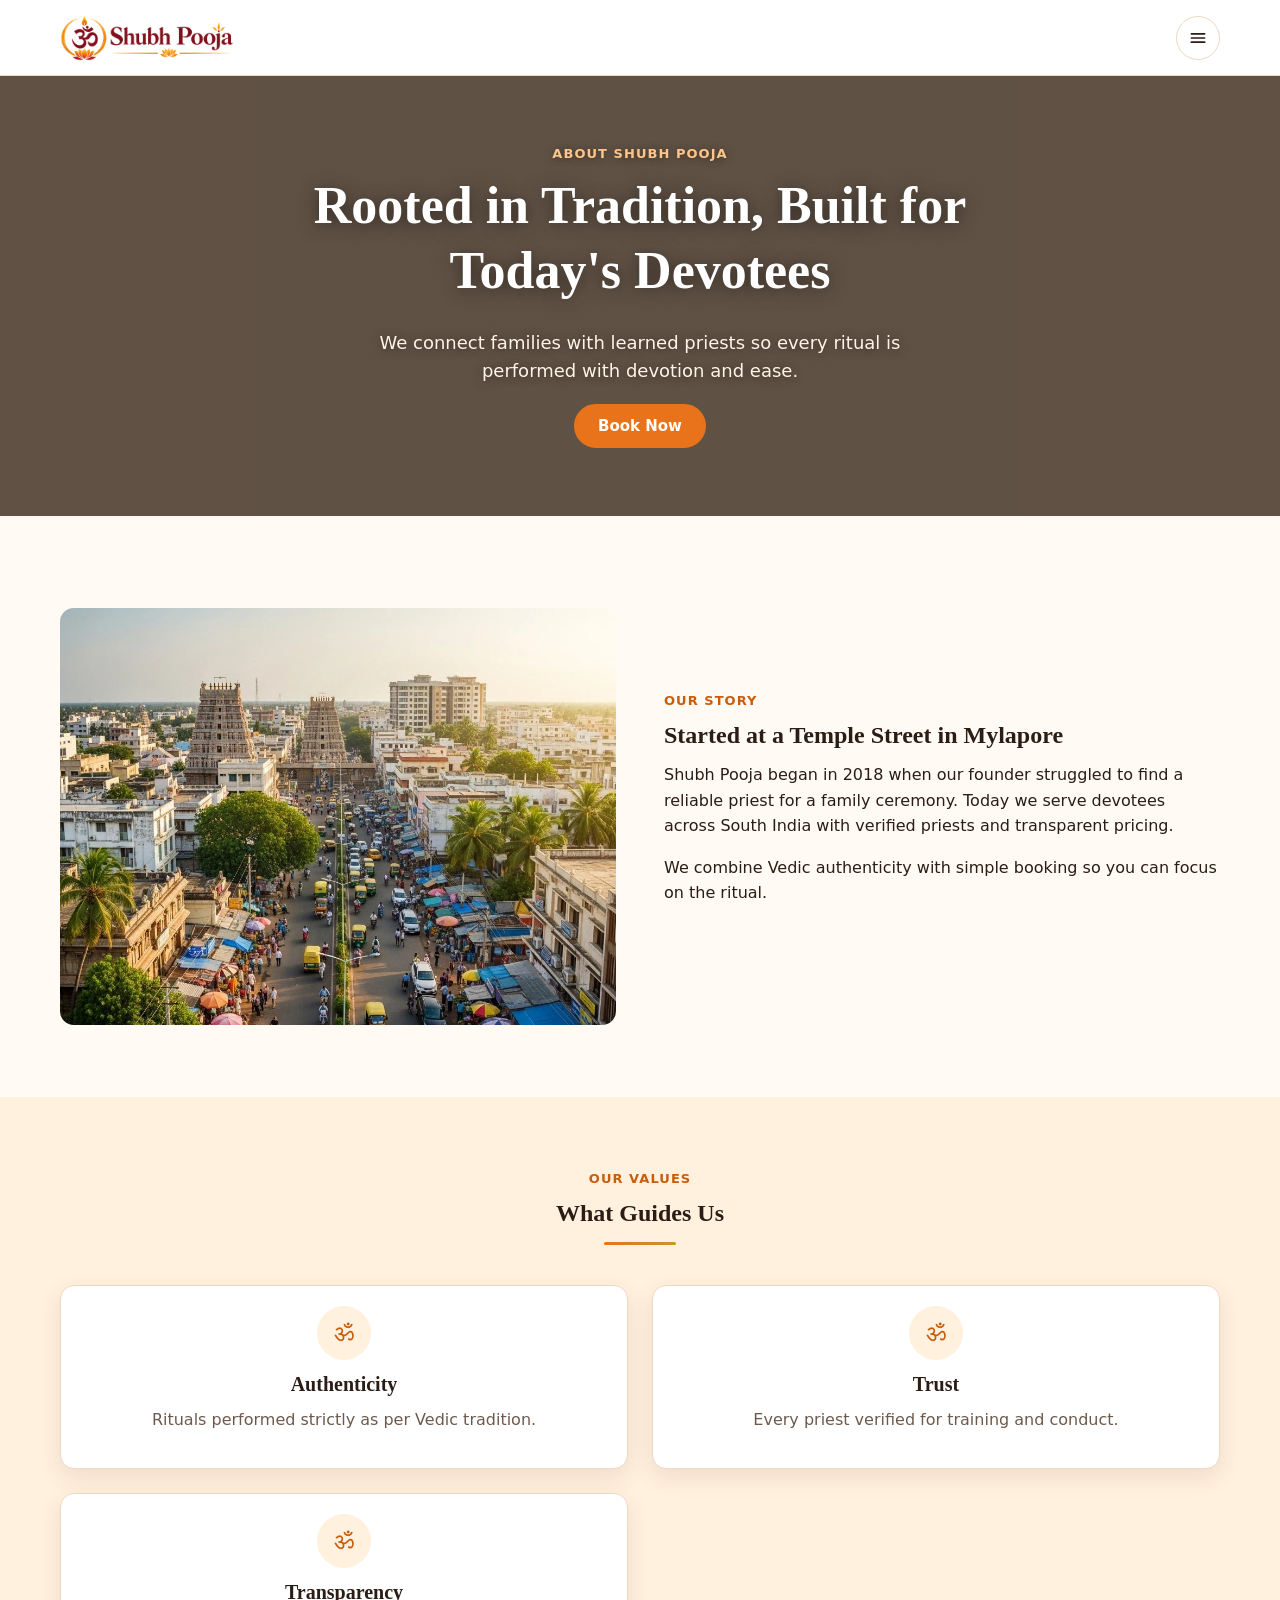
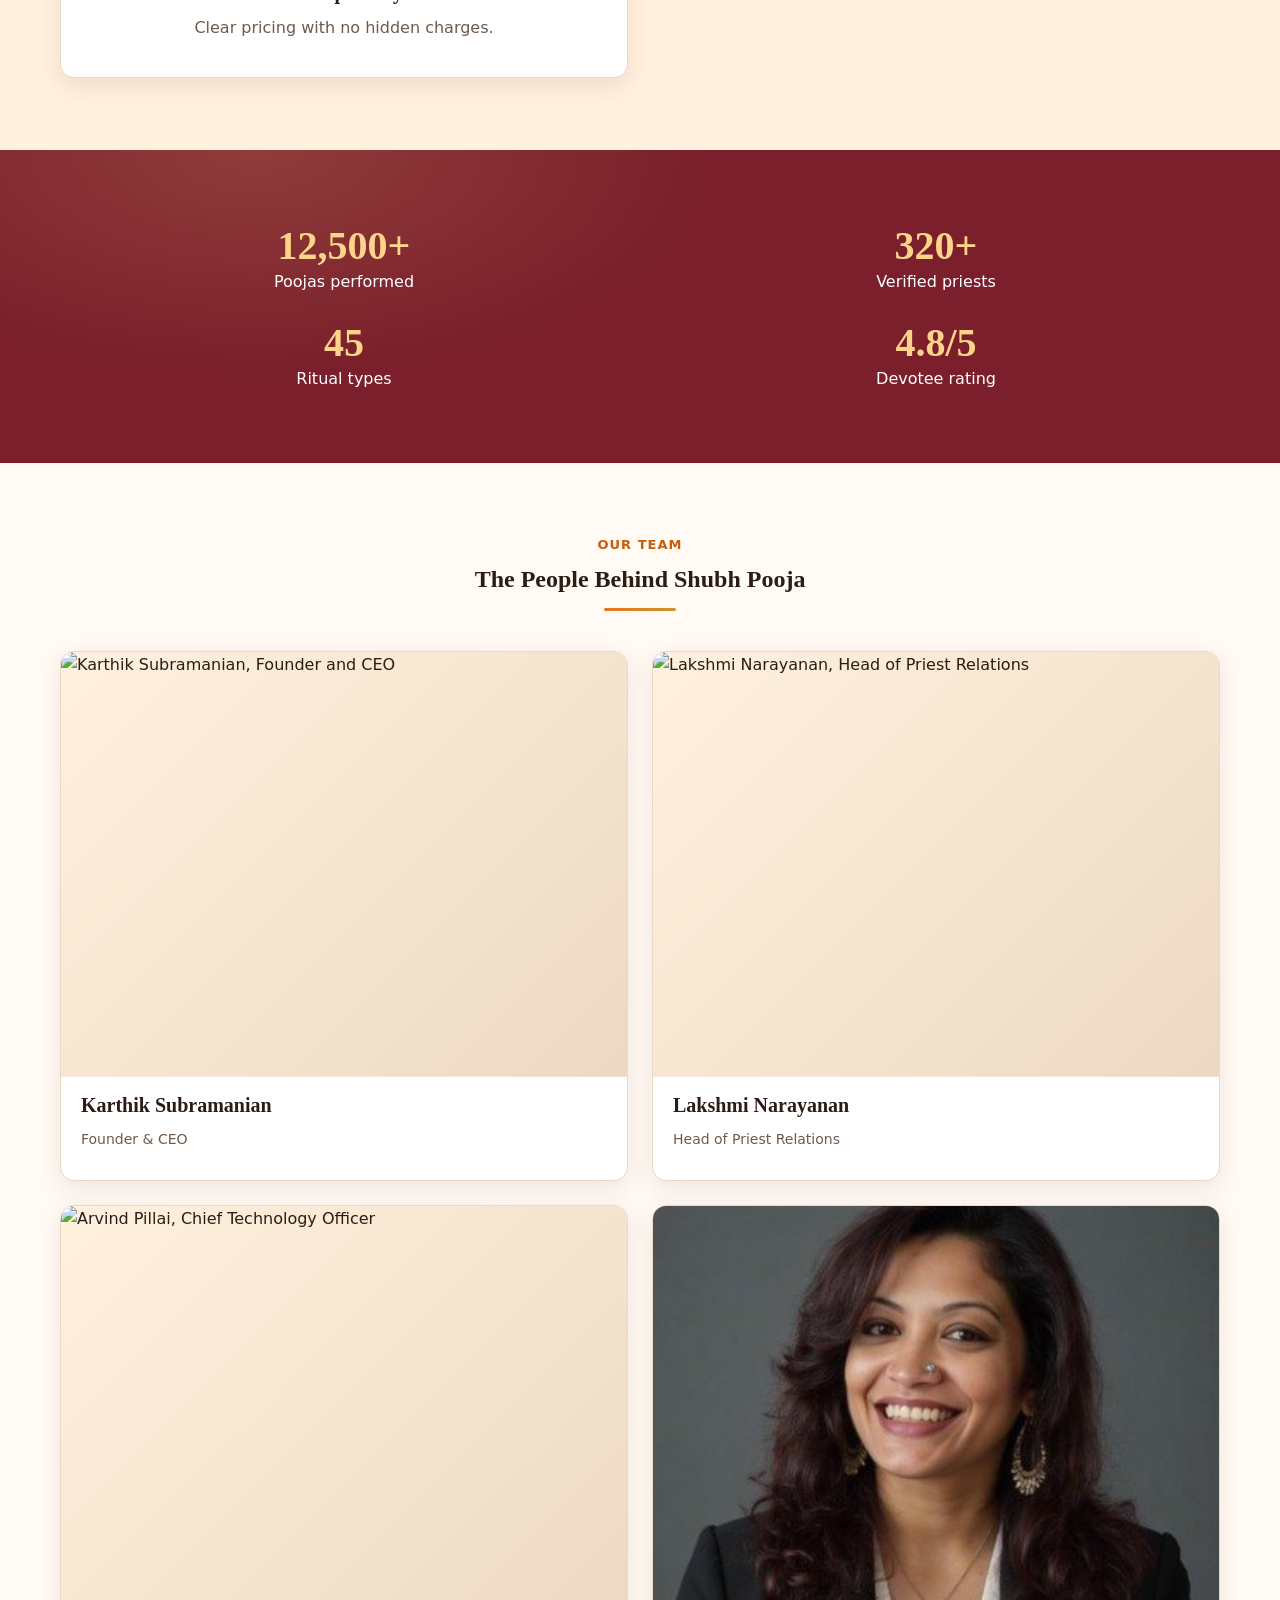
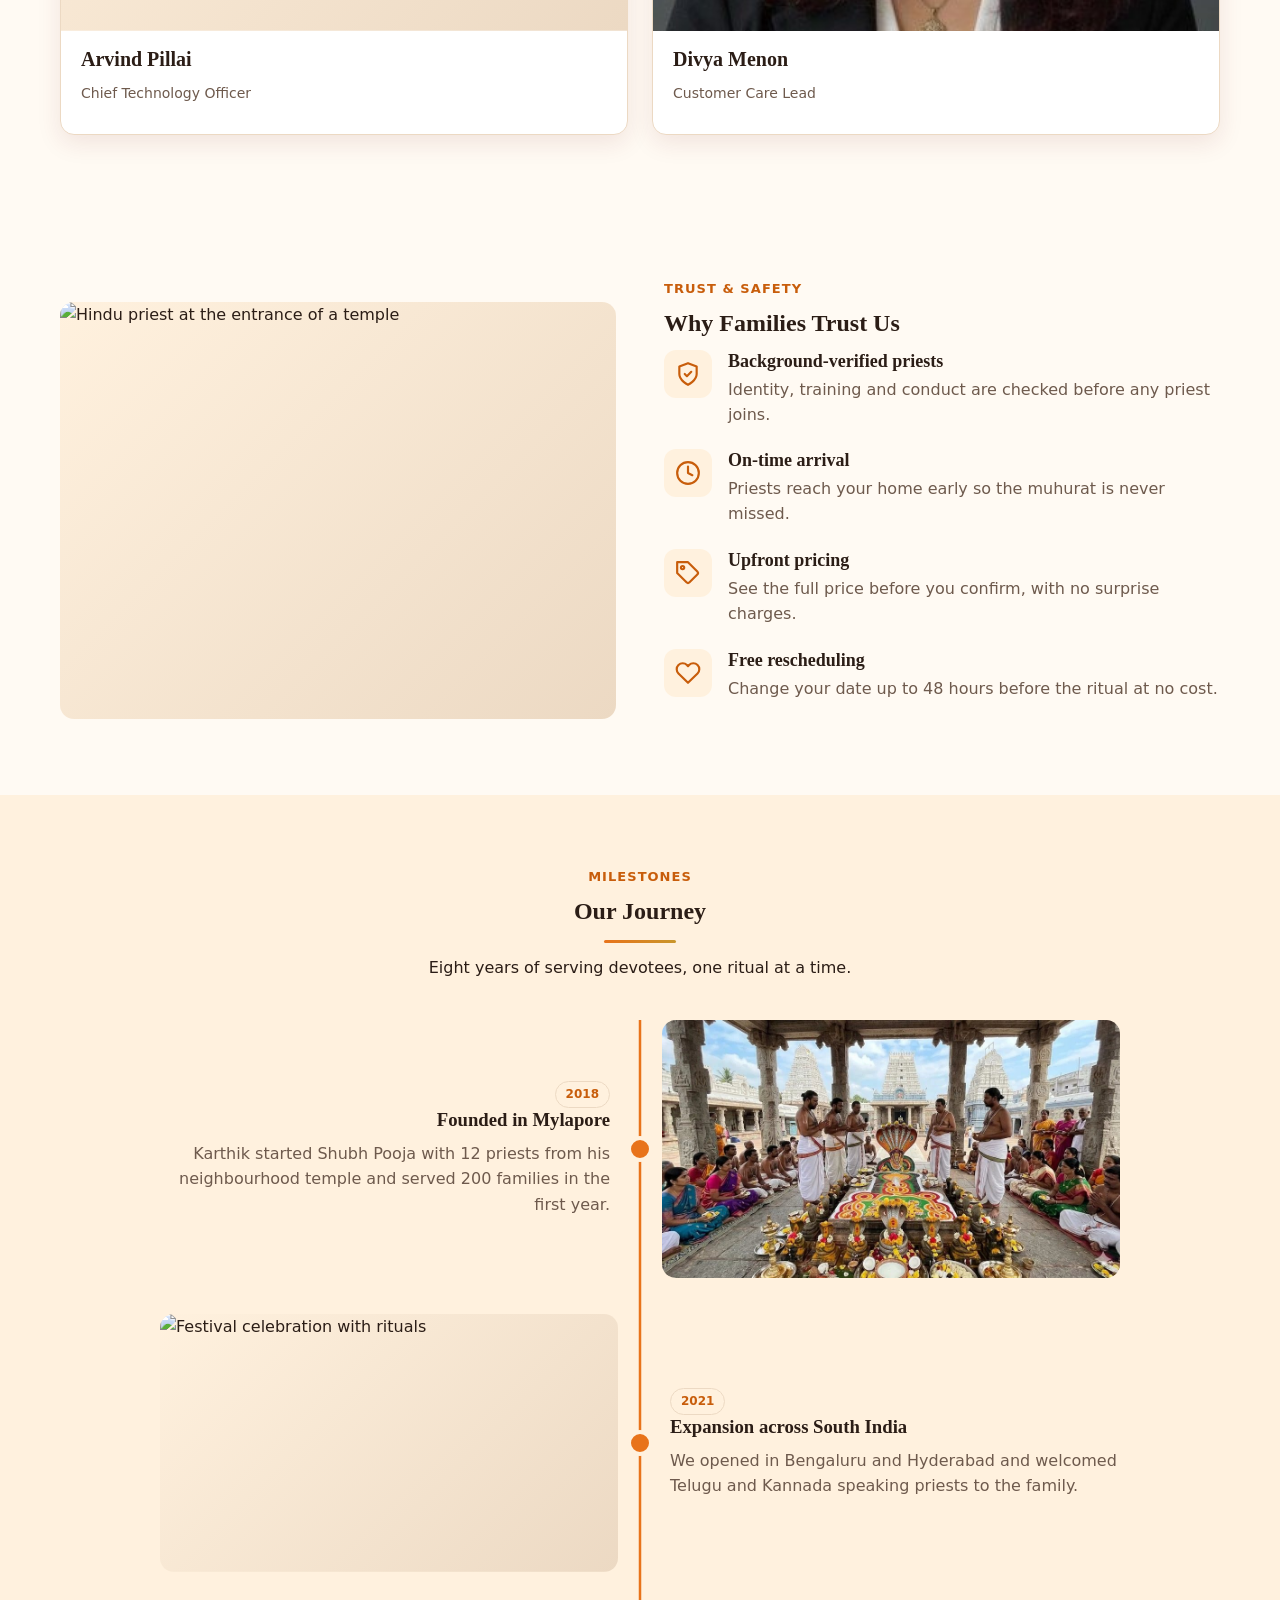
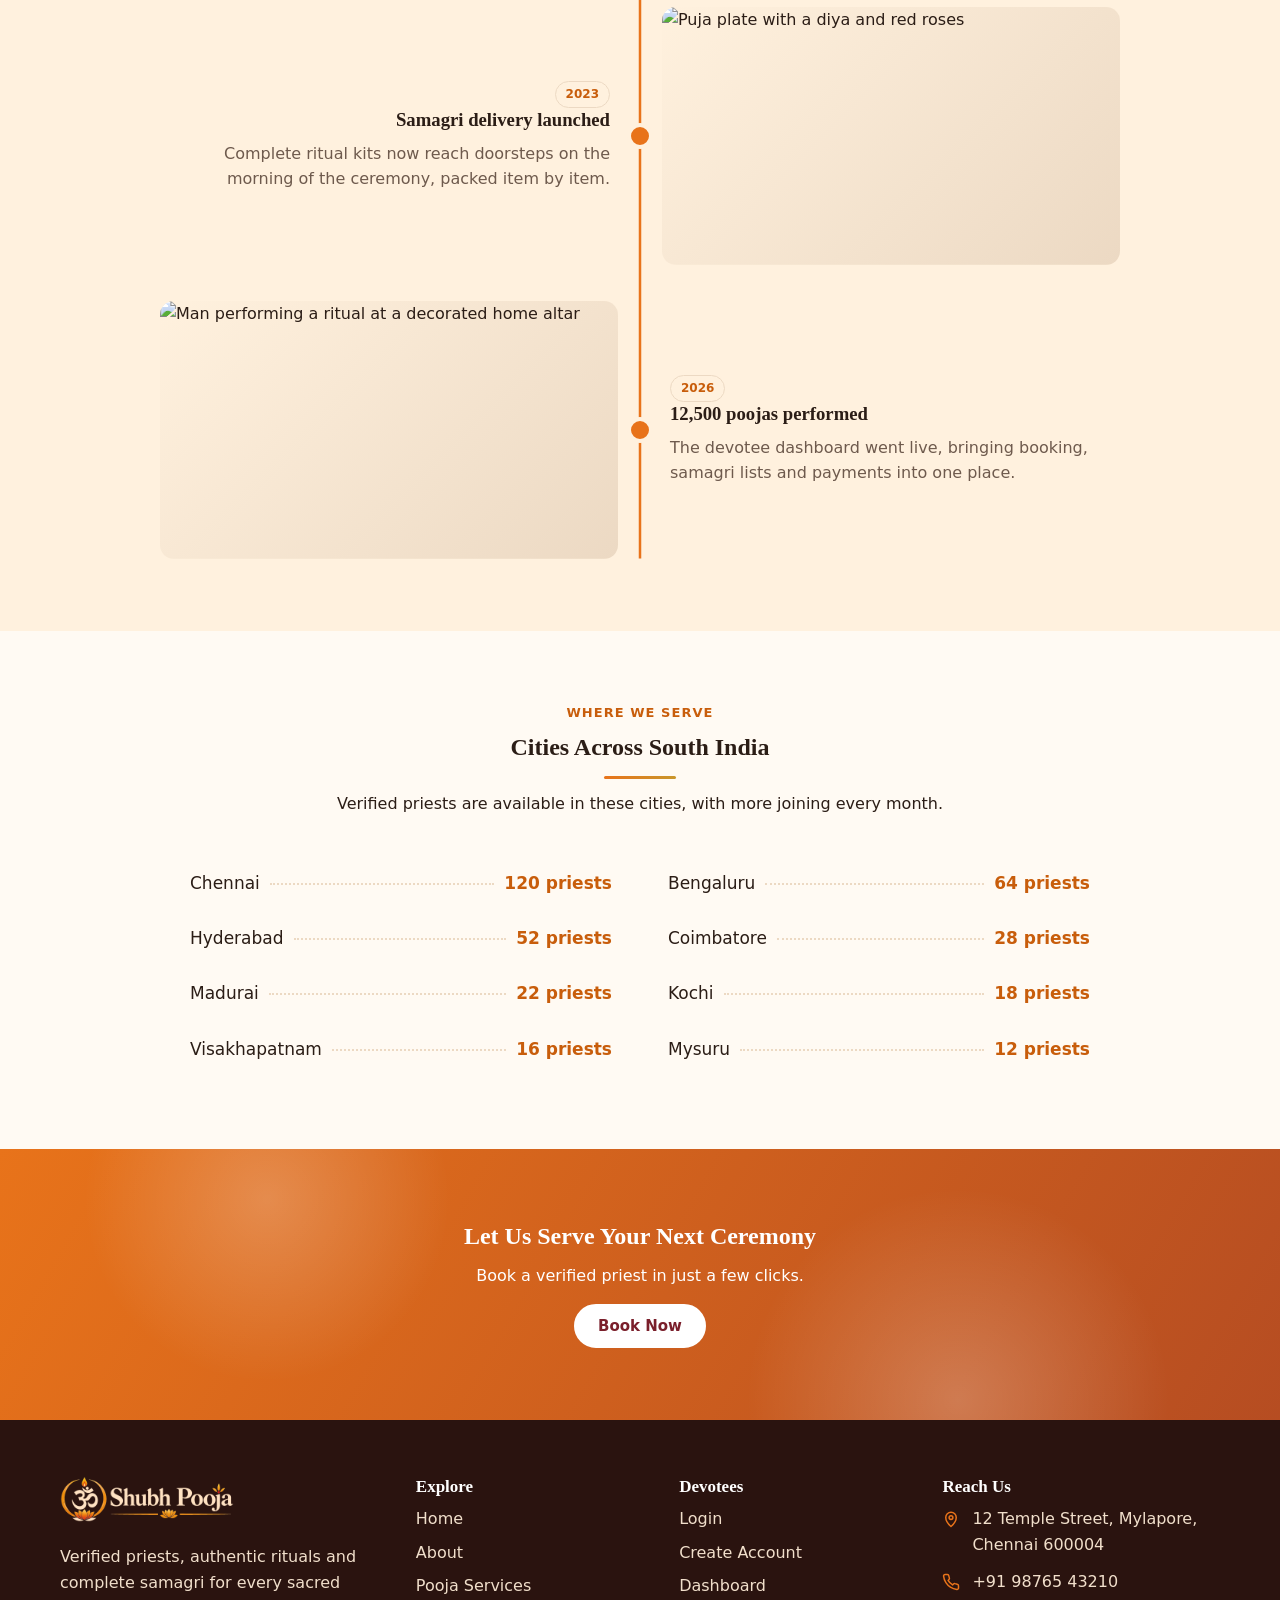
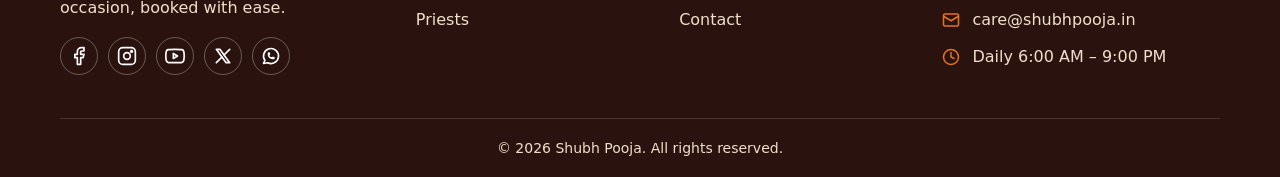
==== about.html @ 8cc398f3 "first commit" ====
<!DOCTYPE html>
<html lang="en" dir="ltr" data-theme="light">
<head>
<meta charset="UTF-8"><meta name="viewport" content="width=device-width, initial-scale=1">
<title>About | Shubh Pooja</title>
<link rel="icon" type="image/png" sizes="32x32" href="assets/images/favicon-32.png"><link rel="icon" href="assets/images/favicon.ico" sizes="any"><link rel="apple-touch-icon" href="assets/images/favicon-180.png">
<script>document.documentElement.classList.add("js");try{var t=localStorage.getItem("theme"),d=localStorage.getItem("dir");if(t)document.documentElement.setAttribute("data-theme",t);if(d)document.documentElement.setAttribute("dir",d)}catch(e){}</script><link rel="stylesheet" href="assets/css/style.css"><link rel="stylesheet" href="assets/css/responsive.css">
</head>
<body data-page="about">
<div class="page-loader" id="page-loader" role="status" aria-label="Loading"><div class="pl-inner"><div class="pl-ring"><img src="assets/images/favicon-180.png" alt="" width="64" height="64"></div><p class="pl-text">Shubh Pooja</p><div class="pl-bar"><span></span></div></div></div><noscript><style>.page-loader{display:none!important}</style></noscript>
<header id="site-header"></header>
<main>
<section class="has-img hero hero-page" style="--hero-img:url('https://images.pexels.com/photos/30544428/pexels-photo-30544428.jpeg?auto=compress&cs=tinysrgb&w=1600')" data-image-slot="about-hero-bg"><div class="container"><div class="hero-content">
<p class="eyebrow">About Shubh Pooja</p><h1>Rooted in Tradition, Built for Today's Devotees</h1><p class="lead">We connect families with learned priests so every ritual is performed with devotion and ease.</p><div class="hero-btns"><a class="btn btn-primary" href="services.html">Book Now</a></div></div></div></section>
<section class="section "><div class="container">
<div class="split"><div class="img-slot" data-image-slot="about-story"><img src="assets/images/about-story-mylapore.jpg" alt="Busy Mylapore street with temple gopurams, autos and flower sellers" loading="lazy" decoding="async"></div><div><p class="eyebrow">Our Story</p><h2>Started at a Temple Street in Mylapore</h2><p>Shubh Pooja began in 2018 when our founder struggled to find a reliable priest for a family ceremony. Today we serve devotees across South India with verified priests and transparent pricing.</p><p>We combine Vedic authenticity with simple booking so you can focus on the ritual.</p></div></div>
</div></section>
<section class="section alt "><div class="container">
<div class="section-title"><p class="eyebrow">Our Values</p><h2>What Guides Us</h2><p></p></div><div class="grid grid-3"><article class="card info-card"><div class="ico">&#2384;</div><h3>Authenticity</h3><p>Rituals performed strictly as per Vedic tradition.</p></article><article class="card info-card"><div class="ico">&#2384;</div><h3>Trust</h3><p>Every priest verified for training and conduct.</p></article><article class="card info-card"><div class="ico">&#2384;</div><h3>Transparency</h3><p>Clear pricing with no hidden charges.</p></article></div>
</div></section>
<section class="section stats-band"><div class="container"><div class="grid grid-4"><div class="stat"><b>12,500+</b>Poojas performed</div><div class="stat"><b>320+</b>Verified priests</div><div class="stat"><b>45</b>Ritual types</div><div class="stat"><b>4.8/5</b>Devotee rating</div></div></div></section>
<section class="section "><div class="container">
<div class="section-title"><p class="eyebrow">Our Team</p><h2>The People Behind Shubh Pooja</h2><p></p></div><div class="grid grid-4"><article class="card"><div class="img-slot" data-image-slot="about-team-1"><img src="https://images.pexels.com/photos/7580766/pexels-photo-7580766.jpeg?auto=compress&cs=tinysrgb&w=800" alt="Karthik Subramanian, Founder and CEO" loading="lazy" decoding="async"></div><h3>Karthik Subramanian</h3><p class="meta">Founder & CEO</p></article><article class="card"><div class="img-slot" data-image-slot="about-team-2"><img src="https://images.pexels.com/photos/7580778/pexels-photo-7580778.jpeg?auto=compress&cs=tinysrgb&w=800" alt="Lakshmi Narayanan, Head of Priest Relations" loading="lazy" decoding="async"></div><h3>Lakshmi Narayanan</h3><p class="meta">Head of Priest Relations</p></article><article class="card"><div class="img-slot" data-image-slot="about-team-3"><img src="https://images.pexels.com/photos/7581111/pexels-photo-7581111.jpeg?auto=compress&cs=tinysrgb&w=800" alt="Arvind Pillai, Chief Technology Officer" loading="lazy" decoding="async"></div><h3>Arvind Pillai</h3><p class="meta">Chief Technology Officer</p></article><article class="card"><div class="img-slot" data-image-slot="about-team-4"><img src="assets/images/team-divya-menon.jpg" alt="Divya Menon, Customer Care Lead" style="object-position:50% 28%" loading="lazy" decoding="async"></div><h3>Divya Menon</h3><p class="meta">Customer Care Lead</p></article></div>
</div></section>
<section class="section "><div class="container">
<div class="split flip"><div><p class="eyebrow">Trust &amp; Safety</p><h2>Why Families Trust Us</h2><div class="trust-row"><span class="ico"><svg class="ic" viewBox="0 0 24 24" aria-hidden="true"><path d="M12 22s8-4 8-10V5l-8-3-8 3v7c0 6 8 10 8 10z"/><path d="M9 12l2 2 4-4"/></svg></span><div><h3>Background-verified priests</h3><p>Identity, training and conduct are checked before any priest joins.</p></div></div><div class="trust-row"><span class="ico"><svg class="ic" viewBox="0 0 24 24" aria-hidden="true"><circle cx="12" cy="12" r="10"/><path d="M12 6v6l4 2"/></svg></span><div><h3>On-time arrival</h3><p>Priests reach your home early so the muhurat is never missed.</p></div></div><div class="trust-row"><span class="ico"><svg class="ic" viewBox="0 0 24 24" aria-hidden="true"><path d="M20.6 13.4l-7.2 7.2a2 2 0 0 1-2.8 0L2 12V2h10l8.6 8.6a2 2 0 0 1 0 2.8z"/><circle cx="7" cy="7" r="1.5"/></svg></span><div><h3>Upfront pricing</h3><p>See the full price before you confirm, with no surprise charges.</p></div></div><div class="trust-row"><span class="ico"><svg class="ic" viewBox="0 0 24 24" aria-hidden="true"><path d="M20.8 4.6a5.5 5.5 0 0 0-7.8 0L12 5.7l-1-1.1a5.5 5.5 0 0 0-7.8 7.8L12 21l8.8-8.6a5.5 5.5 0 0 0 0-7.8z"/></svg></span><div><h3>Free rescheduling</h3><p>Change your date up to 48 hours before the ritual at no cost.</p></div></div></div><div class="img-slot" data-image-slot="about-trust"><img src="https://images.pexels.com/photos/34548945/pexels-photo-34548945.jpeg?auto=compress&cs=tinysrgb&w=800" alt="Hindu priest at the entrance of a temple" loading="lazy" decoding="async"></div></div>
</div></section>
<section class="section alt "><div class="container">
<div class="section-title"><p class="eyebrow">Milestones</p><h2>Our Journey</h2><p>Eight years of serving devotees, one ritual at a time.</p></div><div class="zigzag"><div class="zz-item"><div class="zz-text"><span class="badge">2018</span><h3>Founded in Mylapore</h3><p>Karthik started Shubh Pooja with 12 priests from his neighbourhood temple and served 200 families in the first year.</p></div><span class="zz-dot"></span><div class="img-slot" data-image-slot="about-journey-1"><img src="assets/images/journey-founded-mylapore.jpg" alt="Priests and devotees performing a ritual in a temple mandapam in Mylapore" loading="lazy" decoding="async"></div></div><div class="zz-item"><div class="zz-text"><span class="badge">2021</span><h3>Expansion across South India</h3><p>We opened in Bengaluru and Hyderabad and welcomed Telugu and Kannada speaking priests to the family.</p></div><span class="zz-dot"></span><div class="img-slot" data-image-slot="about-journey-2"><img src="https://images.pexels.com/photos/1630785/pexels-photo-1630785.jpeg?auto=compress&cs=tinysrgb&w=800" alt="Festival celebration with rituals" loading="lazy" decoding="async"></div></div><div class="zz-item"><div class="zz-text"><span class="badge">2023</span><h3>Samagri delivery launched</h3><p>Complete ritual kits now reach doorsteps on the morning of the ceremony, packed item by item.</p></div><span class="zz-dot"></span><div class="img-slot" data-image-slot="about-journey-3"><img src="https://images.pexels.com/photos/12936912/pexels-photo-12936912.jpeg?auto=compress&cs=tinysrgb&w=800" alt="Puja plate with a diya and red roses" loading="lazy" decoding="async"></div></div><div class="zz-item"><div class="zz-text"><span class="badge">2026</span><h3>12,500 poojas performed</h3><p>The devotee dashboard went live, bringing booking, samagri lists and payments into one place.</p></div><span class="zz-dot"></span><div class="img-slot" data-image-slot="about-journey-4"><img src="https://images.pexels.com/photos/8819207/pexels-photo-8819207.jpeg?auto=compress&cs=tinysrgb&w=800" alt="Man performing a ritual at a decorated home altar" loading="lazy" decoding="async"></div></div></div>
</div></section>
<section class="section "><div class="container">
<div class="section-title"><p class="eyebrow">Where We Serve</p><h2>Cities Across South India</h2><p>Verified priests are available in these cities, with more joining every month.</p></div><div class="city-list"><div class="city"><span>Chennai</span><i></i><b>120 priests</b></div><div class="city"><span>Bengaluru</span><i></i><b>64 priests</b></div><div class="city"><span>Hyderabad</span><i></i><b>52 priests</b></div><div class="city"><span>Coimbatore</span><i></i><b>28 priests</b></div><div class="city"><span>Madurai</span><i></i><b>22 priests</b></div><div class="city"><span>Kochi</span><i></i><b>18 priests</b></div><div class="city"><span>Visakhapatnam</span><i></i><b>16 priests</b></div><div class="city"><span>Mysuru</span><i></i><b>12 priests</b></div></div>
</div></section>
<section class="section cta-band"><div class="container"><h2>Let Us Serve Your Next Ceremony</h2><p>Book a verified priest in just a few clicks.</p><a class="btn btn-primary" href="services.html">Book Now</a></div></section>
</main>
<footer id="site-footer"></footer>
<script src="assets/js/main.js"></script>
<script src="assets/js/pages.js"></script>
<script src="assets/js/animations.js"></script>
</body>
</html>
---- assets/css/style.css ----
/* ===== Devotional design system: Pooja & Priest Booking ===== */
:root {
  --saffron: #e8731a;
  --saffron-dark: #c85d0b;
  --maroon: #7a1f2b;
  --gold: #c9962b;
  --bg: #fffaf3;
  --bg-alt: #fff1de;
  --surface: #ffffff;
  --text: #2b1d16;
  --muted: #6e5a4d;
  --border: #ecd9c3;
  --shadow: 0 8px 24px rgba(122, 31, 43, .10);
  --radius: 14px;
  --container: 1200px;
  --nav-h: 76px;
  --hero-h: 420px;
  --btn-h: 44px;
  --font: "Segoe UI", "Noto Sans", "Noto Sans Tamil", system-ui, -apple-system, Arial, sans-serif;
  --font-head: Georgia, "Noto Serif", "Times New Roman", serif;
}
[data-theme="dark"] {
  --bg: #17100c;
  --bg-alt: #1f1610;
  --surface: #261b14;
  --text: #f5e9dc;
  --muted: #c3ae9b;
  --border: #4a372a;
  --shadow: 0 8px 24px rgba(0, 0, 0, .45);
  --saffron: #f08a35;
  --saffron-dark: #f59f55;
}

*, *::before, *::after { box-sizing: border-box; }
html { scroll-behavior: smooth; }
body {
  margin: 0; font-family: var(--font); background: var(--bg); color: var(--text);
  line-height: 1.6; min-width: 0;
}
img, svg { max-width: 100%; display: block; }
a { color: inherit; text-decoration: none; }
h1, h2, h3, h4 { font-family: var(--font-head); line-height: 1.25; margin: 0 0 .5em; word-wrap: break-word; }
p { margin: 0 0 1em; }
.container { width: 100%; max-width: var(--container); margin-inline: auto; padding-inline: 20px; }

/* ===== Buttons (fixed dimensions, independent of theme/direction) ===== */
.btn {
  display: inline-flex; align-items: center; justify-content: center; gap: 8px;
  height: var(--btn-h); padding: 0 22px; border-radius: 999px; font: 600 15px/1 var(--font);
  border: 2px solid transparent; cursor: pointer; white-space: nowrap; text-align: center;
  transition: background .2s, color .2s, border-color .2s;
}
.btn-primary { background: var(--saffron); color: #fff; border-color: var(--saffron); }
.btn-primary:hover { background: var(--saffron-dark); border-color: var(--saffron-dark); }
.btn-outline { background: transparent; color: var(--saffron-dark); border-color: var(--saffron); }
.btn-outline:hover { background: var(--saffron); color: #fff; }
.icon-btn {
  width: var(--btn-h); height: var(--btn-h); border-radius: 50%; border: 1.5px solid var(--border);
  background: var(--surface); color: var(--text); cursor: pointer; display: inline-flex;
  align-items: center; justify-content: center; font: 700 13px var(--font);
}
.icon-btn:hover { border-color: var(--saffron); }

/* ===== Public navbar ===== */
.site-header {
  position: sticky; top: 0; z-index: 100; background: var(--surface);
  border-bottom: 1px solid var(--border); height: var(--nav-h);
}
.nav-inner { height: 100%; display: flex; align-items: center; justify-content: space-between; gap: 16px; }
.brand { display: inline-flex; align-items: center; gap: 10px; font: 700 20px var(--font-head); color: var(--maroon); white-space: nowrap; }
[data-theme="dark"] .brand { color: var(--saffron); }
.brand-mark {
  width: 38px; height: 38px; border-radius: 50%; background: var(--saffron); color: #fff;
  display: inline-flex; align-items: center; justify-content: center; font-size: 20px; flex: none;
}
.nav-links { display: flex; align-items: center; gap: 22px; list-style: none; margin: 0; padding: 0; }
.nav-links > li { position: relative; }
.nav-links a, .nav-links button.dd-toggle {
  font: 500 15px var(--font); color: var(--text); background: none; border: 0; padding: 8px 2px;
  cursor: pointer; border-bottom: 2px solid transparent; white-space: nowrap;
}
.nav-links a:hover, .nav-links button.dd-toggle:hover { color: var(--saffron-dark); }
.nav-links a.active, .nav-links button.dd-toggle.active { color: var(--saffron-dark); border-bottom-color: var(--saffron); }
.dd-menu {
  position: absolute; top: 100%; inset-inline-start: 0; min-width: 160px; background: var(--surface);
  border: 1px solid var(--border); border-radius: 10px; box-shadow: var(--shadow); padding: 6px;
  list-style: none; margin: 6px 0 0; display: none;
}
.dd-menu.open { display: block; }
.dd-menu a { display: block; padding: 9px 12px; border-radius: 8px; border: 0; }
.dd-menu a:hover, .dd-menu a.active { background: var(--bg-alt); }
.nav-actions { display: flex; align-items: center; gap: 10px; }
.nav-actions .btn { width: 124px; padding-inline: 0; }
.nav-tools { display: flex; gap: 8px; }
.hamburger { display: none; }
.mobile-menu { display: none; }

/* ===== Hero (shared) ===== */
.hero {
  position: relative; display: flex; align-items: center; min-height: var(--hero-h);
  background-color: #f3dcc0; background-size: cover; background-position: center; background-repeat: no-repeat;
}
.hero-home { min-height: calc(100vh - var(--nav-h)); width: 100%; }
.hero-content { max-width: 640px; padding-block: 48px; }
.hero h1 { font-size: clamp(30px, 5vw, 52px); color: var(--maroon); }
[data-theme="dark"] .hero h1 { color: #fff; }

/* Image slots are intentionally blank frames, each with a unique name to fill later */
.img-slot {
  background: linear-gradient(135deg, var(--bg-alt), var(--border)); border-radius: var(--radius);
  aspect-ratio: 4 / 3; width: 100%;
}

/* ===== Sections / cards ===== */
.section { padding-block: 72px; }
.section.alt { background: var(--bg-alt); }
.section-title { text-align: center; max-width: 640px; margin: 0 auto 40px; }
.grid { display: grid; gap: 24px; }
.grid-3 { grid-template-columns: repeat(3, 1fr); }
.grid-4 { grid-template-columns: repeat(4, 1fr); }
.card {
  background: var(--surface); border: 1px solid var(--border); border-radius: var(--radius);
  box-shadow: var(--shadow); --pad: 20px; padding: var(--pad); display: flex; flex-direction: column; height: 100%; overflow: hidden;
}
.card .btn { margin-top: auto; }

/* ===== Footer ===== */
.site-footer { background: #2a130f; color: #f1dfcb; padding-top: 56px; }
.footer-grid { display: grid; grid-template-columns: 1.4fr 1fr 1fr 1.2fr; gap: 32px; padding-bottom: 36px; }
.site-footer h4 { color: #fff; font-size: 17px; }
.site-footer ul { list-style: none; margin: 0; padding: 0; }
.site-footer li { margin-bottom: 8px; }
.site-footer a:hover { color: var(--saffron); }
.site-footer .brand { color: #fff; }
.footer-bottom { border-top: 1px solid rgba(255,255,255,.15); padding-block: 18px; text-align: center; font-size: 14px; }

/* ===== Back to top ===== */
.to-top {
  position: fixed; inset-block-end: 22px; inset-inline-end: 22px; width: 46px; height: 46px; border-radius: 50%;
  background: var(--saffron); color: #fff; border: 0; cursor: pointer; font-size: 20px; z-index: 90;
  opacity: 0; visibility: hidden; transition: opacity .2s;
}
.to-top.show { opacity: 1; visibility: visible; }

/* ===== Direction helpers ===== */
[dir="rtl"] .dir-icon { transform: scaleX(-1); }

/* ===== Page components ===== */
.hero .lead { font-size: 18px; color: var(--text); max-width: 560px; }
.hero-center { justify-content: center; text-align: center; }
.hero-center .hero-content { margin-inline: auto; }
.hero-btns { display: flex; gap: 12px; flex-wrap: wrap; margin-top: 8px; }
.hero-center .hero-btns { justify-content: center; }
.eyebrow { color: var(--saffron-dark); font-weight: 700; letter-spacing: .08em; text-transform: uppercase; font-size: 13px; margin-bottom: 8px; }
.card h3 { font-size: 20px; }
.card .meta { color: var(--muted); font-size: 14px; margin-bottom: 10px; }
.card p { color: var(--muted); }
.card .img-slot { margin-bottom: 16px; }
.price { font: 700 22px var(--font-head); color: var(--maroon); margin-bottom: 10px; }
[data-theme="dark"] .price { color: var(--saffron); }
.badge { display: inline-block; padding: 3px 10px; border-radius: 999px; font-size: 12px; font-weight: 700; background: var(--bg-alt); color: var(--saffron-dark); border: 1px solid var(--border); }
.badge.ok { background: #e3f4e5; color: #1f6b2c; border-color: #bfe3c4; }
.badge.warn { background: #fff0cc; color: #8a5a00; border-color: #f1d98e; }
.badge.info { background: #e1ecfb; color: #1d4a8a; border-color: #bcd3f2; }
.badge.bad { background: #fde3e3; color: #9b1c1c; border-color: #f3bcbc; }
[data-theme="dark"] .badge.ok { background: #1c3a22; color: #9fe0aa; border-color: #2f5a38; }
[data-theme="dark"] .badge.warn { background: #3d3010; color: #f1d98e; border-color: #5c4a18; }
[data-theme="dark"] .badge.info { background: #172c4a; color: #a9c9f5; border-color: #2a4772; }
[data-theme="dark"] .badge.bad { background: #451a1a; color: #f5b5b5; border-color: #6b2b2b; }
.split { display: grid; grid-template-columns: 1fr 1fr; gap: 48px; align-items: center; }
.split.flip > :first-child { order: 2; }
.checks { list-style: none; padding: 0; margin: 0 0 20px; }
.checks li { padding-inline-start: 28px; position: relative; margin-bottom: 10px; }
.checks li::before { content: "\2713"; position: absolute; inset-inline-start: 0; color: var(--saffron-dark); font-weight: 700; }
.steps .num { width: 46px; height: 46px; border-radius: 50%; background: var(--saffron); color: #fff; font: 700 20px var(--font-head); display: flex; align-items: center; justify-content: center; margin-bottom: 14px; }
.stats-band { background: var(--maroon); color: #fff; }
.stat { text-align: center; }
.stat b { display: block; font: 700 40px var(--font-head); color: #ffd48a; }
.chips { display: flex; flex-wrap: wrap; gap: 10px; justify-content: center; margin-bottom: 28px; }
.chip { padding: 9px 18px; border-radius: 999px; border: 1.5px solid var(--border); background: var(--surface); color: var(--text); cursor: pointer; font: 600 14px var(--font); }
.chip.on { background: var(--saffron); border-color: var(--saffron); color: #fff; }
.cta-band { background: linear-gradient(120deg, var(--saffron), var(--maroon)); color: #fff; text-align: center; }
.cta-band p { max-width: 560px; margin-inline: auto; }
.cta-band .btn-primary { background: #fff; color: var(--maroon); border-color: #fff; }
.quote { font-style: italic; }
.who { font-weight: 700; color: var(--text); font-style: normal; margin-top: auto; }
.faq details { background: var(--surface); border: 1px solid var(--border); border-radius: 12px; padding: 16px 20px; margin-bottom: 12px; }
.faq summary { font-weight: 700; cursor: pointer; }
.faq p { margin: 10px 0 0; color: var(--muted); }
.narrow { max-width: 820px; margin-inline: auto; }
/* Home 2 distinct layouts */
.booking-bar { display: grid; grid-template-columns: repeat(4, 1fr) auto; gap: 12px; background: var(--surface); padding: 16px; border-radius: 18px; box-shadow: var(--shadow); margin-top: 28px; text-align: start; }
.booking-bar label { font-size: 12px; font-weight: 700; color: var(--muted); display: block; margin-bottom: 4px; }
.field, select.field, textarea.field { width: 100%; height: 44px; padding: 0 12px; border: 1.5px solid var(--border); border-radius: 10px; background: var(--surface); color: var(--text); font: 15px var(--font); }
textarea.field { height: 120px; padding: 10px 12px; resize: vertical; }
.field:focus { outline: 2px solid var(--saffron); outline-offset: 1px; }
.timeline { position: relative; max-width: 760px; margin-inline: auto; padding-inline-start: 36px; border-inline-start: 3px solid var(--saffron); }
.tl-item { position: relative; margin-bottom: 28px; }
.tl-item::before { content: ""; position: absolute; inset-inline-start: -46px; top: 6px; width: 16px; height: 16px; border-radius: 50%; background: var(--saffron); border: 3px solid var(--bg); }
.cal { display: grid; grid-template-columns: repeat(2, 1fr); gap: 16px; }
.cal-item { display: flex; gap: 16px; align-items: center; background: var(--surface); border: 1px solid var(--border); border-radius: var(--radius); padding: 14px; }
.cal-date { min-width: 64px; text-align: center; background: var(--maroon); color: #fff; border-radius: 10px; padding: 8px 6px; font-weight: 700; line-height: 1.2; }
.cal-date span { display: block; font-size: 22px; font-family: var(--font-head); }
.strip { display: grid; grid-template-columns: repeat(3, 1fr); gap: 20px; }
.person { display: flex; gap: 14px; align-items: center; background: var(--surface); border: 1px solid var(--border); border-radius: var(--radius); padding: 14px; }
.person .avatar, .avatar { width: 64px; height: 64px; border-radius: 50%; background: var(--bg-alt); border: 2px solid var(--border); flex: none; }
.map-slot { aspect-ratio: 16/7; min-height: 240px; border-radius: var(--radius); background: linear-gradient(135deg, var(--bg-alt), var(--border)); display: flex; align-items: flex-end; padding: 16px; }
.map-slot .pin { background: var(--surface); border-radius: 10px; padding: 10px 14px; box-shadow: var(--shadow); font-weight: 600; }
.form-grid { display: grid; grid-template-columns: 1fr 1fr; gap: 16px; }
.form-grid .full { grid-column: 1 / -1; }
.form-group label { display: block; font-weight: 600; font-size: 14px; margin-bottom: 6px; }
.err { color: #c0392b; font-size: 13px; min-height: 18px; margin-top: 4px; }
.form-ok { display: none; margin-top: 14px; padding: 12px 16px; border-radius: 10px; background: #e3f4e5; color: #1f6b2c; font-weight: 600; }
.form-ok.show { display: block; }
.info-card { text-align: center; align-items: center; }
.info-card .ico { width: 54px; height: 54px; border-radius: 50%; background: var(--bg-alt); color: var(--saffron-dark); display: flex; align-items: center; justify-content: center; font-size: 24px; margin-bottom: 12px; }

/* ===== Auth pages ===== */
.auth-bar { height: var(--nav-h); border-bottom: 1px solid var(--border); background: var(--surface); }
.auth-bar .container { height: 100%; display: flex; align-items: center; justify-content: space-between; }
.auth-bar .nav-tools { display: flex; }
.auth-wrap { display: grid; grid-template-columns: 1fr 1fr; min-height: calc(100vh - var(--nav-h)); }
.auth-visual { background: linear-gradient(160deg, #f6c58a, #c85d0b 60%, var(--maroon)); color: #fff; display: flex; flex-direction: column; justify-content: center; padding: 48px; }
.auth-visual h2 { font-size: clamp(26px, 3vw, 38px); }
.auth-visual p { max-width: 420px; }
.auth-form-side { display: flex; align-items: center; justify-content: center; padding: 40px 32px; }
.auth-box { width: 100%; max-width: 440px; }
.auth-box .btn { width: 100%; }
.social { display: grid; gap: 12px; margin: 18px 0; }
.btn-social { background: var(--surface); color: var(--text); border-color: var(--border); width: 100%; }
.btn-social:hover { border-color: var(--saffron); }
.divider { text-align: center; color: var(--muted); font-size: 13px; margin: 14px 0; }
.row-between { display: flex; justify-content: space-between; align-items: center; gap: 12px; flex-wrap: wrap; margin-block: 12px 18px; font-size: 14px; }
.pw { position: relative; }
.pw button { position: absolute; inset-inline-end: 8px; top: 7px; height: 30px; padding: 0 10px; border: 0; border-radius: 8px; background: var(--bg-alt); color: var(--text); cursor: pointer; font: 600 12px var(--font); }
.auth-box .form-group { margin-bottom: 14px; }
.auth-alt { text-align: center; margin-top: 18px; font-size: 14px; }
.auth-alt a { color: var(--saffron-dark); font-weight: 700; }

/* ===== Dashboard ===== */
.dash-bar { position: sticky; top: 0; z-index: 100; height: var(--nav-h); background: var(--surface); border-bottom: 1px solid var(--border); }
.dash-bar .wrap { height: 100%; padding-inline: 20px; display: flex; align-items: center; justify-content: space-between; gap: 12px; }
.dash-bar .right { display: flex; align-items: center; gap: 10px; }
.user-chip { display: flex; align-items: center; gap: 10px; font-weight: 600; font-size: 14px; }
.user-chip .avatar { width: 38px; height: 38px; }
.dash { display: grid; grid-template-columns: 250px 1fr; min-height: calc(100vh - var(--nav-h)); }
.sidebar { background: var(--surface); border-inline-end: 1px solid var(--border); padding: 18px 12px; display: flex; flex-direction: column; position: sticky; top: var(--nav-h); height: calc(100vh - var(--nav-h)); overflow-y: auto; }
.side-nav { display: flex; flex-direction: column; gap: 4px; flex: 1; }
.side-link { display: flex; align-items: center; gap: 12px; padding: 11px 14px; border-radius: 10px; border: 0; background: none; color: var(--text); font: 500 15px var(--font); cursor: pointer; text-align: start; width: 100%; white-space: nowrap; }
.side-link:hover { background: var(--bg-alt); }
.side-link.active { background: var(--saffron); color: #fff; }
.side-link .i { width: 22px; text-align: center; }
.side-logout { border-top: 1px solid var(--border); padding-top: 12px; margin-top: 12px; }
.side-logout a { color: #b3261e; }
.dash-main { padding: 28px; min-width: 0; }
.panel { display: none; }
.panel.active { display: block; }
.dash-title { display: flex; justify-content: space-between; align-items: center; gap: 16px; flex-wrap: wrap; margin-bottom: 22px; }
.dash-title h1 { font-size: 28px; margin: 0; }
.dash-title p { margin: 4px 0 0; color: var(--muted); }
.kpi b { font: 700 28px var(--font-head); display: block; }
.kpi .trend { font-size: 13px; color: #1f6b2c; font-weight: 600; }
.kpi .lbl { color: var(--muted); font-size: 14px; }
.d-grid { display: grid; gap: 20px; margin-bottom: 20px; }
.d-4 { grid-template-columns: repeat(4, 1fr); }
.d-2 { grid-template-columns: 2fr 1fr; }
.d-eq { grid-template-columns: 1fr 1fr; }
.card h2 { font-size: 18px; margin-bottom: 12px; }
.chart { width: 100%; min-height: 240px; }
.chart svg { width: 100%; height: auto; display: block; }
.legend { display: flex; flex-wrap: wrap; gap: 12px; font-size: 13px; color: var(--muted); margin-top: 8px; }
.legend i { display: inline-block; width: 10px; height: 10px; border-radius: 3px; margin-inline-end: 6px; }
.table-wrap { overflow-x: auto; width: 100%; }
table.t { width: 100%; border-collapse: collapse; font-size: 14px; min-width: 560px; }
table.t th, table.t td { padding: 11px 12px; text-align: start; border-bottom: 1px solid var(--border); white-space: nowrap; }
table.t th { color: var(--muted); font-size: 12px; text-transform: uppercase; letter-spacing: .05em; }
.toolbar { display: flex; gap: 10px; flex-wrap: wrap; margin-bottom: 14px; }
.toolbar .field { width: auto; min-width: 160px; flex: 1; }
.feed { list-style: none; margin: 0; padding: 0; }
.feed li { padding: 10px 0; border-bottom: 1px solid var(--border); font-size: 14px; }
.feed li small { color: var(--muted); display: block; }
.sam-list label { display: flex; gap: 10px; padding: 8px 0; border-bottom: 1px dashed var(--border); }
.sam-list input:checked + span { text-decoration: line-through; color: var(--muted); }
.logout-link { font-weight: 600; }

/* ===== Round 2 ===== */
.ic { width: 20px; height: 20px; stroke: currentColor; fill: none; stroke-width: 2; stroke-linecap: round; stroke-linejoin: round; flex: none; }
.icon-btn .ic { width: 20px; height: 20px; }
.icon-btn .i-sun { display: none; }
[data-theme="dark"] .icon-btn .i-sun { display: block; }
[data-theme="dark"] .icon-btn .i-moon { display: none; }
[dir="rtl"] .icon-btn .ic:not(.i-moon):not(.i-sun) { transform: none; }
/* Footer */
.social-row { display: flex; gap: 10px; margin-top: 16px; flex-wrap: wrap; }
.social-row a { width: 38px; height: 38px; border-radius: 50%; border: 1px solid rgba(255,255,255,.3); display: flex; align-items: center; justify-content: center; color: #fff; }
.social-row a:hover { background: var(--saffron); border-color: var(--saffron); color: #fff; }
.card .social-row a { color: var(--saffron-dark); border-color: var(--border); }
.contact-list { list-style: none; margin: 0; padding: 0; }
.contact-list li { display: flex; gap: 12px; align-items: flex-start; margin-bottom: 12px; }
.contact-list .ic { width: 18px; height: 18px; color: var(--saffron); margin-top: 4px; }
.card .contact-list .ic { color: var(--saffron-dark); }
/* Equal heights for public page heroes */
.hero-page { height: var(--hero-h); min-height: 0; }
.hero-page .hero-content { padding-block: 24px; }
/* Card text alignment */
.card h3.t2 { min-height: 2.5em; }
.card .meta.m2 { min-height: 3.2em; }
.badges { display: flex; flex-wrap: wrap; gap: 6px; margin: 0 0 16px; }
/* Home 1: why choose us */
.why { display: grid; grid-template-columns: minmax(0, 1fr) minmax(0, 2fr); gap: 48px; align-items: start; }
.why-grid { display: grid; grid-template-columns: repeat(2, minmax(0, 1fr)); gap: 20px; }
.why-tile { background: var(--bg-alt); border: 1px solid var(--border); border-radius: var(--radius); padding: 22px; }
.why-tile h3 { font-size: 18px; margin-bottom: 6px; }
.why-tile p { margin: 0; color: var(--muted); }
.ico svg { width: 26px; height: 26px; }
.why-tile .ico { width: 48px; height: 48px; border-radius: 12px; background: var(--saffron); color: #fff; display: flex; align-items: center; justify-content: center; margin-bottom: 14px; }
/* Home 2: stepper, carousel, overlap */
.stepper { display: grid; grid-template-columns: repeat(4, minmax(0, 1fr)); gap: 24px; }
.stepper .step { text-align: center; position: relative; }
.stepper .dot { width: 56px; height: 56px; border-radius: 50%; background: var(--saffron); color: #fff; font: 700 22px var(--font-head); display: flex; align-items: center; justify-content: center; margin: 0 auto 16px; position: relative; z-index: 1; box-shadow: 0 0 0 6px var(--bg-alt); }
.stepper .step:not(:last-child)::after { content: ""; position: absolute; top: 28px; inset-inline-start: calc(50% + 34px); width: calc(100% - 44px); border-top: 3px dashed var(--saffron); opacity: .5; }
.stepper p { color: var(--muted); }
/* About: trust, zigzag, cities */
.trust-row { display: flex; gap: 16px; margin-bottom: 22px; }
.trust-row .ico, .vrow .num { width: 48px; height: 48px; border-radius: 12px; background: var(--bg-alt); color: var(--saffron-dark); display: flex; align-items: center; justify-content: center; flex: none; }
.trust-row h3, .vrow h3 { font-size: 18px; margin-bottom: 4px; }
.trust-row p, .vrow p { margin: 0; color: var(--muted); }
.zigzag { position: relative; max-width: 960px; margin-inline: auto; }
.zigzag::before { content: ""; position: absolute; top: 0; bottom: 0; inset-inline-start: 50%; border-inline-start: 3px solid var(--saffron); transform: translateX(-1.5px); }
[dir="rtl"] .zigzag::before { transform: translateX(1.5px); }
.zz-item { display: grid; grid-template-columns: minmax(0, 1fr) 44px minmax(0, 1fr); align-items: center; margin-bottom: 36px; position: relative; }
.zz-item:last-child { margin-bottom: 0; }
.zz-text { grid-column: 1; grid-row: 1; padding-inline-end: 8px; text-align: end; }
.zz-item .img-slot { grid-column: 3; grid-row: 1; aspect-ratio: 16 / 9; }
.zz-item:nth-child(even) .zz-text { grid-column: 3; text-align: start; padding-inline: 8px 0; }
.zz-item:nth-child(even) .img-slot { grid-column: 1; }
.zz-dot { grid-column: 2; grid-row: 1; width: 18px; height: 18px; border-radius: 50%; background: var(--saffron); border: 4px solid var(--bg-alt); justify-self: center; position: relative; z-index: 1; box-sizing: content-box; }
.zz-text p { color: var(--muted); margin: 0; }
.city-list { display: grid; grid-template-columns: repeat(2, minmax(0, 1fr)); gap: 0 56px; max-width: 900px; margin-inline: auto; }
.city { display: flex; align-items: baseline; gap: 10px; padding: 14px 0; font-size: 17px; }
.city i { flex: 1; border-bottom: 2px dotted var(--border); transform: translateY(-4px); }
.city b { color: var(--saffron-dark); }
/* Priests: verification list */
.vlist { display: grid; gap: 16px; }
.vrow { display: flex; gap: 16px; background: var(--surface); border: 1px solid var(--border); border-radius: var(--radius); padding: 18px; box-shadow: var(--shadow); }
.vrow .num { background: var(--saffron); color: #fff; font: 700 20px var(--font-head); border-radius: 50%; }
.split .img-slot { margin-top: 20px; }
/* Contact */
.contact-grid { display: grid; grid-template-columns: minmax(0, 3fr) minmax(0, 2fr); gap: 24px; align-items: stretch; }
.contact-side { display: grid; gap: 24px; grid-template-rows: auto 1fr; }
.hours > div { display: flex; justify-content: space-between; gap: 12px; padding: 12px 0; border-bottom: 1px dashed var(--border); }
.hours > div:last-child { border-bottom: 0; }
.map-embed { height: 420px; border-radius: var(--radius); overflow: hidden; border: 1px solid var(--border); box-shadow: var(--shadow); }
.map-embed iframe { width: 100%; height: 100%; border: 0; display: block; }
.map-link { text-align: center; margin: 12px 0 0; }
.map-link a { color: var(--saffron-dark); font-weight: 600; }
/* Auth navbar: logo at far start, controls at far end */
.auth-bar .wrap { height: 100%; padding-inline: 24px; display: flex; align-items: center; justify-content: space-between; }
/* Dashboard bar */
.user-chip { display: flex; align-items: center; gap: 10px; height: var(--btn-h); padding: 0 16px 0 6px; border: 1.5px solid var(--border); border-radius: 999px; background: var(--surface); color: var(--text); font: 600 14px var(--font); cursor: pointer; }
[dir="rtl"] .user-chip { padding: 0 6px 0 16px; }
.user-chip:hover { border-color: var(--saffron); }
.avatar-ic { width: 32px; height: 32px; border-radius: 50%; background: var(--bg-alt); color: var(--saffron-dark); display: flex; align-items: center; justify-content: center; }
.dash-bar .logout-link { height: var(--btn-h); padding: 0 18px; }
.side-link .i { display: inline-flex; align-items: center; justify-content: center; }
.side-link .ic { width: 20px; height: 20px; }

/* ===== Round 3 ===== */
/* Full-bleed images: no padding around card images */
.card > .img-slot:first-child {
  width: calc(100% + var(--pad) * 2); margin: calc(var(--pad) * -1) calc(var(--pad) * -1) 16px;
  border-radius: 0;
}
.row-item { display: grid; grid-template-columns: 240px 1fr auto; gap: 0 24px; align-items: stretch; background: var(--surface); border: 1px solid var(--border); border-radius: var(--radius); margin-bottom: 16px; overflow: hidden; }
.row-item .img-slot { aspect-ratio: auto; height: 100%; min-height: 150px; border-radius: 0; }
.row-item > div { align-self: center; padding-block: 16px; }
.row-item > div:last-child { padding-inline-end: 24px; }

/* Logo */
.brand-logo { height: 46px; width: auto; display: block; }
.logo-dark { display: none; }
[data-theme="dark"] .logo-light { display: none; }
[data-theme="dark"] .logo-dark { display: block; }
.site-footer .logo-light { display: none; }
.site-footer .logo-dark { display: block; }
.brand { min-width: 0; }

/* Home 1: Why Shubh Pooja, centred intro above a 3 x 2 grid (no empty column) */
.why { display: block; }
.why-intro { max-width: 720px; margin: 0 auto 40px; text-align: center; }
.why-grid { grid-template-columns: repeat(3, minmax(0, 1fr)); }
.why-tile { text-align: center; }
.why-tile .ico { margin-inline: auto; }

/* Priests page: vertically centre the verification cards beside the text + image */
.split.split-center { align-items: center; }

/* Home 2: priest spotlight (one priest at a time, no cards) */
.spotlight { max-width: 1020px; margin-inline: auto; }
.spotlight .car-view { overflow: hidden; flex: none; width: 100%; padding: 0; }
.car-track { display: flex; transition: transform .45s ease; }
.slide { flex: 0 0 100%; min-width: 0; padding: 0; }
.spot { display: grid; grid-template-columns: minmax(0, 1fr) minmax(0, 1fr); gap: 56px; align-items: center; padding: 12px 28px 32px; }
.spot .img-slot { aspect-ratio: 4 / 3; border-radius: 22px; box-shadow: var(--shadow); }
.spot-body h3 { font-size: clamp(26px, 3.2vw, 38px); margin-bottom: 8px; }
.spot-body .meta { font-size: 18px; color: var(--muted); margin-bottom: 6px; }
.spot-lang { color: var(--muted); margin-bottom: 14px; }
.spot-body .badges { margin-bottom: 22px; }
.car-controls { display: flex; align-items: center; justify-content: center; gap: 18px; margin-top: 32px; }
.car-btn { width: 46px; height: 46px; border-radius: 50%; border: 1.5px solid var(--border); background: var(--surface); color: var(--text); cursor: pointer; display: inline-flex; align-items: center; justify-content: center; flex: none; }
.car-btn:hover { background: var(--saffron); border-color: var(--saffron); color: #fff; }
[dir="rtl"] .car-btn .ic { transform: scaleX(-1); }
.car-dots { display: flex; gap: 10px; align-items: center; }
.car-dot { width: 10px; height: 10px; border-radius: 999px; border: 0; padding: 0; background: var(--border); cursor: pointer; transition: width .25s, background .25s; }
.car-dot.on { width: 28px; background: var(--saffron); }

/* Social icons inside cards: keep the icon visible on hover */
.card .social-row a:hover { background: var(--saffron); border-color: var(--saffron); color: #fff; }

/* ===== Dark mode contrast ===== */
[data-theme="dark"] { color-scheme: dark; }
/* native menus and the calendar icon follow the dark scheme (white calendar icon) */
[data-theme="dark"] select option, [data-theme="dark"] select optgroup { background: #261b14; color: #f5e9dc; }
[data-theme="dark"] input[type="date"]::-webkit-calendar-picker-indicator { opacity: 1; cursor: pointer; }
/* heroes: dark surface so white / light text is readable */
[data-theme="dark"] .hero { background-color: #2a1b13; }
[data-theme="dark"] .hero .lead { color: #efe0d0; }
/* bright orange surfaces get dark text instead of white */
[data-theme="dark"] .btn-primary, [data-theme="dark"] .btn-outline:hover, [data-theme="dark"] .to-top,
[data-theme="dark"] .steps .num, [data-theme="dark"] .chip.on, [data-theme="dark"] .side-link.active,
[data-theme="dark"] .why-tile .ico, [data-theme="dark"] .stepper .dot, [data-theme="dark"] .vrow .num,
[data-theme="dark"] .social-row a:hover, [data-theme="dark"] .card .social-row a:hover, [data-theme="dark"] .car-btn:hover { color: #1b1008; }
[data-theme="dark"] .cta-band { background: linear-gradient(120deg, #b8520a, #7a1f2b); }
[data-theme="dark"] .cta-band .btn-primary { background: #fff; border-color: #fff; color: #7a1f2b; }
[data-theme="dark"] .kpi .trend { color: #8fe0a0; }
[data-theme="dark"] .err { color: #ff9a8c; }
[data-theme="dark"] .side-logout a { color: #ff9a8f; }

/* ===== Round 4 ===== */
/* Hamburger swaps to a close icon when the menu is open */
.hamburger .ic-close { display: none; }
.hamburger[aria-expanded="true"] .ic-menu { display: none; }
.hamburger[aria-expanded="true"] .ic-close { display: block; }
.hamburger[aria-expanded="true"] { border-color: var(--saffron); color: var(--saffron-dark); }
/* Login / create account navbar sticks to the top */
.auth-bar { position: sticky; top: 0; z-index: 100; }
/* Inner pages: first section (hero) content centred. Home pages, login and dashboard are not .hero-page */
.hero-page { justify-content: center; text-align: center; }
.hero-page .hero-content { margin-inline: auto; }
.hero-page .lead { margin-inline: auto; }
.hero-page .hero-btns { justify-content: center; }

/* ===== Page loader ===== */
.page-loader { position: fixed; inset: 0; z-index: 9999; background: var(--bg); display: flex; align-items: center; justify-content: center; transition: opacity .45s ease, visibility .45s; }
.page-loader.hide { opacity: 0; visibility: hidden; }
.pl-inner { display: flex; flex-direction: column; align-items: center; gap: 18px; }
.pl-ring { position: relative; width: 112px; height: 112px; display: flex; align-items: center; justify-content: center; }
.pl-ring::before { content: ""; position: absolute; inset: 0; border-radius: 50%; background: conic-gradient(from 0deg, transparent 0 25%, var(--saffron) 75%, var(--gold) 100%); -webkit-mask: radial-gradient(farthest-side, transparent calc(100% - 5px), #000 calc(100% - 4px)); mask: radial-gradient(farthest-side, transparent calc(100% - 5px), #000 calc(100% - 4px)); animation: pl-spin 1.1s linear infinite; }
.pl-ring::after { content: ""; position: absolute; inset: 8px; border-radius: 50%; box-shadow: 0 0 36px 6px rgba(232, 115, 26, .28); animation: pl-glow 1.6s ease-in-out infinite; }
.pl-ring img { object-fit: contain; width: 64px; height: 64px; position: relative; z-index: 1; animation: pl-pulse 1.6s ease-in-out infinite; }
.pl-text { margin: 0; font: 700 22px var(--font-head); color: var(--maroon); letter-spacing: .04em; }
[data-theme="dark"] .pl-text { color: var(--saffron); }
.pl-bar { width: 140px; height: 4px; border-radius: 4px; background: var(--border); overflow: hidden; }
.pl-bar span { display: block; width: 40%; height: 100%; border-radius: 4px; background: linear-gradient(90deg, var(--saffron), var(--gold)); animation: pl-slide 1.2s ease-in-out infinite; }
@keyframes pl-spin { to { transform: rotate(360deg); } }
@keyframes pl-pulse { 0%, 100% { transform: scale(1); } 50% { transform: scale(1.08); } }
@keyframes pl-glow { 0%, 100% { opacity: .5; } 50% { opacity: 1; } }
@keyframes pl-slide { 0% { transform: translateX(-100%); } 100% { transform: translateX(250%); } }
@media (prefers-reduced-motion: reduce) { .pl-ring::before, .pl-ring::after, .pl-ring img, .pl-bar span { animation: none; } }

/* ===== Image slots (blank frames, filled locally via CSS background) ===== */
.img-slot { overflow: hidden; background-size: cover; background-position: center; background-repeat: no-repeat; }
.img-slot > img { width: 100%; height: 100%; object-fit: cover; display: block; }

/* ===== Round 4 ===== */
/* Home 2 booking bar: fields and Search button share one baseline and height */
.booking-bar { align-items: end; }
.booking-bar .btn { height: 44px; min-height: 44px; padding-inline: 32px; align-self: end; }

/* Social icons: real X and WhatsApp marks use the same outline style as the others */
.social-row a .ic { width: 20px; height: 20px; }

/* Home 1 - How It Works: intro on the left, connected vertical steps on the right */
.how { display: grid; grid-template-columns: minmax(0, 5fr) minmax(0, 7fr); gap: 56px; align-items: start; }
.how-intro { position: sticky; top: calc(var(--nav-h) + 24px); }
.how-intro h2 { margin-bottom: 14px; }
.how-intro p:not(.eyebrow) { color: var(--muted); margin-bottom: 22px; }
.how-list { list-style: none; margin: 0; padding: 0; position: relative; }
.how-step:not(:last-child)::before { content: ""; position: absolute; inset-inline-start: 27px; top: 56px; bottom: 0; border-inline-start: 3px dashed var(--saffron); opacity: .45; }
.how-step { display: grid; grid-template-columns: 56px minmax(0, 1fr); gap: 20px; align-items: start; position: relative; padding-bottom: 28px; }
.how-step:last-child { padding-bottom: 0; }
.how-step .n { width: 56px; height: 56px; border-radius: 50%; background: var(--saffron); color: #fff; font: 700 22px var(--font-head); display: flex; align-items: center; justify-content: center; box-shadow: 0 0 0 6px var(--bg-alt); position: relative; z-index: 1; }
.how-step .body { background: var(--surface); border: 1px solid var(--border); border-radius: var(--radius); box-shadow: var(--shadow); padding: 18px 22px; }
.how-step h3 { font-size: 20px; margin-bottom: 4px; }
.how-step p { margin: 0; color: var(--muted); }
[data-theme="dark"] .how-step .n { color: #1b1008; }

/* Home 1 - Devotee Stories: family photo slot beside one featured quote and two smaller ones */
.stories { display: grid; grid-template-columns: minmax(0, 5fr) minmax(0, 7fr); gap: 32px; align-items: stretch; }
.stories-photo { min-height: 100%; aspect-ratio: auto; border-radius: 22px; box-shadow: var(--shadow); position: relative; }
.stories-col { display: flex; flex-direction: column; gap: 20px; min-width: 0; }
.story { background: var(--surface); border: 1px solid var(--border); border-radius: var(--radius); box-shadow: var(--shadow); padding: 22px 24px; position: relative; }
.story { display: flex; flex-direction: column; }
.story .quote { margin: 0 0 16px; color: var(--muted); }
.story .qmark { font: 700 56px/0.6 var(--font-head); color: var(--saffron); opacity: .55; display: block; height: 26px; margin-bottom: 6px; }
.story .who-row { margin-top: auto; display: flex; align-items: center; gap: 12px; }
.story .avatar-i { width: 44px; height: 44px; border-radius: 50%; background: var(--bg-alt); color: var(--saffron-dark); border: 1px solid var(--border); font: 700 17px var(--font-head); display: flex; align-items: center; justify-content: center; flex: none; }
.story .who { margin: 0; line-height: 1.3; }
.story .who .meta { font-weight: 600; font-size: 13px; color: var(--muted); }
.story.feature { background: var(--maroon); border-color: var(--maroon); color: #fff; padding: 30px 32px; }
.story.feature .qmark { color: #ffd48a; opacity: 1; }
.story.feature .quote { color: #fff; font-size: 20px; line-height: 1.55; }
.story.feature .who, .story.feature .who .meta { color: #f6e3cf; }
.story.feature .avatar-i { background: rgba(255,255,255,.14); color: #ffd48a; border-color: rgba(255,255,255,.3); }
.stories-pair { display: grid; grid-template-columns: repeat(2, minmax(0, 1fr)); gap: 20px; }

/* Hero and auth backgrounds with a photo: overlay keeps text readable */
:root { --hero-ov: rgba(255, 244, 230, .80); }
[data-theme="dark"] { --hero-ov: rgba(22, 14, 10, .74); }
.hero.has-img { background-image: linear-gradient(var(--hero-ov), var(--hero-ov)), var(--hero-img); background-size: cover; background-position: center; }
.auth-visual.has-img { background-image: linear-gradient(160deg, rgba(122, 31, 43, .82), rgba(48, 12, 16, .88)), var(--hero-img); background-size: cover; background-position: center; }

/* =====================================================================
   ROUND 5: lighter hero overlay, equal-height cards, motion system
   ===================================================================== */
:root {
  --ease: cubic-bezier(.22, 1, .36, 1);
  --ease-spring: cubic-bezier(.34, 1.56, .64, 1);
  /* light wash over the photo + a frosted panel behind the text keeps the words readable */
  --hero-wash: rgba(255, 244, 230, .14);
  --hero-panel: rgba(255, 249, 240, .80);
  --hero-panel-bd: rgba(255, 255, 255, .65);
  --hero-panel-shadow: 0 24px 60px rgba(70, 24, 12, .22);
}
[data-theme="dark"] {
  --hero-wash: rgba(14, 9, 6, .30);
  --hero-panel: rgba(26, 17, 12, .70);
  --hero-panel-bd: rgba(255, 255, 255, .14);
  --hero-panel-shadow: 0 24px 60px rgba(0, 0, 0, .5);
}
body { overflow-x: clip; }

/* ---------- Hero: photo layer (slow zoom) + light wash + frosted text panel ---------- */
.hero { overflow: hidden; isolation: isolate; }
.hero.has-img { background-image: none; background-color: #f3dcc0; }
.hero.has-img::before {
  content: ""; position: absolute; inset: -3%; z-index: -2;
  background: var(--hero-img) center / cover no-repeat;
  animation: hero-zoom 24s ease-in-out infinite alternate; will-change: transform;
}
.hero.has-img::after {
  content: ""; position: absolute; inset: 0; z-index: -1; pointer-events: none;
  background: var(--hero-wash);
}
.hero.has-img .hero-content {
  max-width: 680px; padding: 34px 40px; border-radius: 26px;
  background: var(--hero-panel); border: 1px solid var(--hero-panel-bd); box-shadow: var(--hero-panel-shadow);
  -webkit-backdrop-filter: blur(10px) saturate(1.15); backdrop-filter: blur(10px) saturate(1.15);
}
.hero.has-img .hero-content[style*="max-width:900px"] { max-width: 900px; }
.hero.has-img .hero-content > :last-child { margin-bottom: 0; }
.hero-page { height: auto; min-height: var(--hero-h); }
@keyframes hero-zoom {
  from { transform: scale(1) translate3d(0, 0, 0); }
  to   { transform: scale(1.1) translate3d(-1.2%, -1%, 0); }
}

/* Login / Create account photo panel: lighter overlay, text gets a soft shadow */
.auth-visual.has-img { position: relative; overflow: hidden; isolation: isolate; background-image: none; background-color: #7a1f2b; }
.auth-visual.has-img::before {
  content: ""; position: absolute; inset: -3%; z-index: -2; background: var(--hero-img) center / cover no-repeat;
  animation: hero-zoom 24s ease-in-out infinite alternate;
}
.auth-visual.has-img::after {
  content: ""; position: absolute; inset: 0; z-index: -1;
  background: linear-gradient(160deg, rgba(122, 31, 43, .50), rgba(48, 12, 16, .64));
}
.auth-visual.has-img > * { text-shadow: 0 2px 16px rgba(0, 0, 0, .45); }

/* ---------- Devotee Stories: photo and cards share one (shorter) height ---------- */
.stories { align-items: stretch; gap: 28px; }
.stories-photo { position: relative; min-height: 340px; height: 100%; aspect-ratio: auto; }
.stories-photo > img { position: absolute; inset: 0; width: 100%; height: 100%; object-fit: cover; }
.stories-col { height: 100%; gap: 18px; }
.story.feature { padding: 24px 28px; }
.story.feature .quote { font-size: 18px; margin-bottom: 14px; }
.story { padding: 18px 22px; }
.story .qmark { height: 22px; font-size: 48px; margin-bottom: 4px; }
.stories-pair { flex: 1; gap: 18px; }
.stories-pair .story { height: 100%; }

/* ---------- Home 2 "Choose by Occasion": no padding around the image, all rows the same height ---------- */
.row-list { display: grid; gap: 16px; grid-auto-rows: 1fr; }
.row-list .row-item { margin: 0; min-height: 176px; }
.row-item > .img-slot { position: relative; align-self: stretch; padding: 0; margin: 0; height: auto; min-height: 0; border-radius: 0; }
.row-item > .img-slot > img { position: absolute; inset: 0; width: 100%; height: 100%; object-fit: cover; }

/* ---------- Motion ---------- */
@keyframes fade-up   { from { opacity: 0; transform: translate3d(0, 26px, 0); } to { opacity: 1; transform: none; } }
@keyframes fade-in   { from { opacity: 0; } to { opacity: 1; } }
@keyframes pop-in    { from { opacity: 0; transform: translate3d(0, 16px, 0) scale(.92); } to { opacity: 1; transform: none; } }
@keyframes panel-in  { from { opacity: 0; transform: translate3d(0, 30px, 0) scale(.97); } to { opacity: 1; transform: none; } }
@keyframes drop-in   { from { opacity: 0; transform: translate3d(0, -22px, 0); } to { opacity: 1; transform: none; } }
@keyframes dd-in     { from { opacity: 0; transform: translate3d(0, -8px, 0) scale(.97); } to { opacity: 1; transform: none; } }
@keyframes shine     { to { left: 140%; } }
@keyframes ring      { 0% { box-shadow: 0 0 0 6px var(--bg-alt), 0 0 0 6px rgba(232, 115, 26, .45); } 100% { box-shadow: 0 0 0 6px var(--bg-alt), 0 0 0 22px rgba(232, 115, 26, 0); } }
@keyframes float-a   { 0%, 100% { transform: translate3d(0, 0, 0); } 50% { transform: translate3d(40px, -30px, 0); } }
@keyframes float-b   { 0%, 100% { transform: translate3d(0, 0, 0); } 50% { transform: translate3d(-50px, 24px, 0); } }
@keyframes grad-move { 0% { background-position: 0% 50%; } 50% { background-position: 100% 50%; } 100% { background-position: 0% 50%; } }
@keyframes shake     { 0%, 100% { transform: none; } 25% { transform: translateX(-4px); } 75% { transform: translateX(4px); } }
@keyframes draw      { to { stroke-dashoffset: 0; } }
@keyframes bar-grow  { from { transform: scaleY(0); } to { transform: scaleY(1); } }
@keyframes donut-in  { from { opacity: 0; transform: rotate(-90deg) scale(.7); } to { opacity: 1; transform: none; } }
@keyframes dot-pop   { from { opacity: 0; transform: scale(0); } to { opacity: 1; transform: scale(1); } }
@keyframes faq-in    { from { opacity: 0; transform: translate3d(0, -8px, 0); } to { opacity: 1; transform: none; } }

/* Hero entrance (starts once the page loader has gone) */
.js.loaded .hero-content { animation: panel-in 1s var(--ease) backwards; }
.js.loaded .hero-content > * { animation: fade-up .85s var(--ease) backwards; animation-delay: calc(.3s + var(--i, 0) * .12s); }
.hero-content > :nth-child(1) { --i: 0; } .hero-content > :nth-child(2) { --i: 1; } .hero-content > :nth-child(3) { --i: 2; }
.hero-content > :nth-child(4) { --i: 3; } .hero-content > :nth-child(5) { --i: 4; }

/* Login / create account */
.js.loaded .auth-visual > *, .js.loaded .auth-box > * { animation: fade-up .8s var(--ease) backwards; animation-delay: calc(.12s + var(--i, 0) * .09s); }
.auth-visual > :nth-child(1), .auth-box > :nth-child(1) { --i: 0; } .auth-visual > :nth-child(2), .auth-box > :nth-child(2) { --i: 1; }
.auth-box > :nth-child(3) { --i: 2; } .auth-box > :nth-child(4) { --i: 3; } .auth-box > :nth-child(5) { --i: 4; }
.auth-box > :nth-child(6) { --i: 5; } .auth-box > :nth-child(7) { --i: 6; } .auth-box > :nth-child(8) { --i: 7; }

/* Scroll reveal (classes are added by animations.js) */
.js .reveal {
  opacity: 0; transform: translate3d(0, 36px, 0);
  transition: opacity .85s var(--ease) var(--d, 0s), transform .85s var(--ease) var(--d, 0s); will-change: opacity, transform;
}
.js .reveal.from-start { transform: translate3d(-48px, 0, 0); }
.js .reveal.from-end   { transform: translate3d(48px, 0, 0); }
.js[dir="rtl"] .reveal.from-start { transform: translate3d(48px, 0, 0); }
.js[dir="rtl"] .reveal.from-end   { transform: translate3d(-48px, 0, 0); }
.js .reveal.zoom { transform: scale(.93); }
.js .reveal.in { opacity: 1; transform: none; }
/* photos drift in with a gentle un-zoom */
.js .img-slot.reveal > img { transform: scale(1.14); transition: transform 1.6s var(--ease) var(--d, 0s); }
.js .img-slot.reveal.in > img { transform: none; }
/* images fade in once loaded */
.imgfade .img-slot > img { transition: opacity .7s ease, transform .9s var(--ease); }
.imgfade .img-slot > img:not(.loaded) { opacity: 0; }

/* Section title accent line draws in */
.section-title h2::after {
  content: ""; display: block; height: 3px; width: 0; margin: 14px auto 0; border-radius: 3px;
  background: linear-gradient(90deg, var(--saffron), var(--gold)); transition: width .9s var(--ease) .35s;
}
.section-title.in h2::after, html:not(.js) .section-title h2::after { width: 72px; }

/* Cards, rows and tiles lift on hover; photos zoom */
@media (hover: hover) {
  .grid > .card, .row-item, .why-tile, .story, .cal-item, .vrow, .how-step .body, .kpi, .info-card {
    transition: transform .4s var(--ease), box-shadow .4s var(--ease), border-color .3s;
  }
  .grid > .card:hover, .row-item:hover, .why-tile:hover, .story:hover, .cal-item:hover, .vrow:hover, .kpi:hover {
    transform: translateY(-6px); box-shadow: 0 20px 44px rgba(122, 31, 43, .18); border-color: rgba(232, 115, 26, .55);
  }
  .how-step .body:hover { transform: translateX(6px); box-shadow: 0 16px 36px rgba(122, 31, 43, .16); }
  [dir="rtl"] .how-step .body:hover { transform: translateX(-6px); }
  .card:hover .img-slot > img, .row-item:hover .img-slot > img { transform: scale(1.09); }
}
.img-slot > img { transition: transform .9s var(--ease); }
.info-card .ico, .why-tile .ico { transition: transform .45s var(--ease-spring); }
.info-card:hover .ico, .why-tile:hover .ico { transform: translateY(-4px) rotate(-8deg) scale(1.08); }

/* Buttons */
.btn { position: relative; overflow: hidden; transition: background .25s, color .25s, border-color .25s, transform .3s var(--ease), box-shadow .3s var(--ease); }
.btn:hover { transform: translateY(-2px); box-shadow: 0 10px 22px rgba(200, 93, 11, .28); }
.btn:active { transform: translateY(0) scale(.98); box-shadow: none; }
.btn-primary::after {
  content: ""; position: absolute; top: 0; bottom: 0; left: -90%; width: 55%; pointer-events: none;
  background: linear-gradient(100deg, transparent, rgba(255, 255, 255, .45), transparent); transform: skewX(-22deg);
}
.btn-primary:hover::after { animation: shine .85s ease; }
.icon-btn, .chip, .car-btn { transition: transform .3s var(--ease), border-color .2s, background .2s, color .2s; }
.icon-btn:hover, .car-btn:hover { transform: translateY(-2px); }
.chip:hover { transform: translateY(-2px); border-color: var(--saffron); }
.chip.on { box-shadow: 0 6px 16px rgba(232, 115, 26, .3); }
.brand-logo { transition: transform .4s var(--ease); }
.brand:hover .brand-logo { transform: scale(1.04); }

/* Navbar */
.site-header, .dash-bar, .auth-bar { transition: box-shadow .35s ease, background-color .35s ease; }
.site-header.scrolled, .dash-bar.scrolled, .auth-bar.scrolled { box-shadow: 0 8px 28px rgba(122, 31, 43, .12); }
.nav-links a, .nav-links button.dd-toggle { transition: color .2s, border-color .3s; }
.nav-links a:hover, .nav-links button.dd-toggle:hover { border-bottom-color: rgba(232, 115, 26, .5); }
.dd-menu.open { animation: dd-in .25s var(--ease); transform-origin: top left; }
.mobile-menu.open { animation: dd-in .3s var(--ease); }
.dd-menu a { transition: background .2s, padding .25s var(--ease); }
.dd-menu a:hover { padding-inline-start: 18px; }
.to-top { transform: translateY(14px) scale(.8); transition: opacity .3s, visibility .3s, transform .35s var(--ease-spring), background .2s; }
.to-top.show { transform: none; }
.to-top.show:hover { transform: translateY(-4px); }

/* Stepper / steps / timeline */
.how-step .n, .stepper .dot { animation: ring 2.8s ease-out infinite; }
.stepper .step:nth-child(2) .dot, .how-step:nth-child(2) .n { animation-delay: .5s; }
.stepper .step:nth-child(3) .dot, .how-step:nth-child(3) .n { animation-delay: 1s; }
.stepper .step:nth-child(4) .dot, .how-step:nth-child(4) .n { animation-delay: 1.5s; }
.js .how-step:not(:last-child)::before { clip-path: inset(0 0 100% 0); transition: clip-path .9s ease .45s; }
.js .how-step.in:not(:last-child)::before { clip-path: inset(0); }
.js .stepper .step::after { opacity: 0 !important; transition: opacity .9s ease .5s; }
.js .stepper .step.in::after { opacity: .5 !important; }
.js .zigzag::before { clip-path: inset(0 0 100% 0); transition: clip-path 2s ease; }
.js .zigzag.in::before { clip-path: inset(0); }
.js .zz-item .zz-dot { transform: scale(0); transition: transform .6s var(--ease-spring) .35s; }
.js .zz-item.in .zz-dot { transform: scale(1); }
.cal-date { transition: transform .4s var(--ease-spring); }
.cal-item:hover .cal-date { transform: rotate(-6deg) scale(1.06); }

/* Stats band + CTA band */
.stat b { font-variant-numeric: tabular-nums; }
.cta-band { position: relative; overflow: hidden; isolation: isolate; background-size: 220% 220%; animation: grad-move 14s ease infinite; }
[data-theme="dark"] .cta-band { background-size: 220% 220%; }
.cta-band::before, .cta-band::after { content: ""; position: absolute; z-index: -1; border-radius: 50%; pointer-events: none; background: radial-gradient(circle, rgba(255, 255, 255, .22), transparent 68%); }
.cta-band::before { width: 380px; height: 380px; top: -140px; inset-inline-start: 6%; animation: float-a 11s ease-in-out infinite; }
.cta-band::after  { width: 440px; height: 440px; bottom: -200px; inset-inline-end: 8%; animation: float-b 13s ease-in-out infinite; }
.stats-band { position: relative; overflow: hidden; isolation: isolate; }
.stats-band::before { content: ""; position: absolute; inset: 0; z-index: -1; background: radial-gradient(60% 120% at 20% 0%, rgba(255, 212, 138, .16), transparent 60%); animation: float-a 14s ease-in-out infinite; }

/* FAQ */
.faq summary { list-style: none; display: flex; align-items: center; justify-content: space-between; gap: 14px; transition: color .2s; }
.faq summary::-webkit-details-marker { display: none; }
.faq summary::after { content: "+"; font: 400 26px/1 var(--font); color: var(--saffron-dark); transition: transform .35s var(--ease-spring); flex: none; }
.faq details[open] summary::after { transform: rotate(135deg); }
.faq details { transition: box-shadow .3s, border-color .3s; }
.faq details[open] { border-color: var(--saffron); box-shadow: var(--shadow); }
.faq details[open] > p { animation: faq-in .45s var(--ease); }
.faq summary:hover { color: var(--saffron-dark); }

/* Priest spotlight: active slide animates in */
.slide[aria-hidden="false"] .spot > .img-slot { animation: panel-in .9s var(--ease) backwards; }
.slide[aria-hidden="false"] .spot-body > * { animation: fade-up .7s var(--ease) backwards; animation-delay: calc(.15s + var(--i, 0) * .08s); }
.spot-body > :nth-child(1) { --i: 0; } .spot-body > :nth-child(2) { --i: 1; } .spot-body > :nth-child(3) { --i: 2; }
.spot-body > :nth-child(4) { --i: 3; } .spot-body > :nth-child(5) { --i: 4; } .spot-body > :nth-child(6) { --i: 5; }

/* Filter results pop back in (class toggled by animations.js) */
.card.pop { animation: pop-in .55s var(--ease) backwards; animation-delay: var(--pd, 0s); }

/* Forms */
.field { transition: border-color .2s, box-shadow .25s; }
.field:focus { box-shadow: 0 0 0 4px rgba(232, 115, 26, .16); outline: 2px solid var(--saffron); }
.err:not(:empty) { animation: shake .4s ease; }
.form-ok.show { animation: pop-in .55s var(--ease); }
.btn-social { transition: transform .3s var(--ease), border-color .2s, box-shadow .3s; }

/* Dashboard */
.js.loaded .dash-bar { animation: drop-in .7s var(--ease) backwards; }
.js.loaded .side-link { animation: fade-up .6s var(--ease) backwards; animation-delay: calc(.12s + var(--i, 0) * .06s); }
.side-nav > :nth-child(1) { --i: 0; } .side-nav > :nth-child(2) { --i: 1; } .side-nav > :nth-child(3) { --i: 2; }
.side-nav > :nth-child(4) { --i: 3; } .side-nav > :nth-child(5) { --i: 4; } .side-nav > :nth-child(6) { --i: 5; } .side-logout .side-link { --i: 6; }
.side-link { transition: background .2s, color .2s, transform .3s var(--ease); }
.side-link:hover:not(.active) { transform: translateX(4px); }
[dir="rtl"] .side-link:hover:not(.active) { transform: translateX(-4px); }
.js.loaded .panel.active > * { animation: fade-up .6s var(--ease) backwards; animation-delay: calc(var(--i, 0) * .08s); }
.panel > :nth-child(1) { --i: 0; } .panel > :nth-child(2) { --i: 1; } .panel > :nth-child(3) { --i: 2; }
.panel > :nth-child(4) { --i: 3; } .panel > :nth-child(5) { --i: 4; } .panel > :nth-child(6) { --i: 5; }
.js.loaded .panel.active .d-4 > .kpi { animation: pop-in .6s var(--ease) backwards; animation-delay: calc(.15s + var(--k, 0) * .09s); }
.d-4 > :nth-child(1) { --k: 0; } .d-4 > :nth-child(2) { --k: 1; } .d-4 > :nth-child(3) { --k: 2; } .d-4 > :nth-child(4) { --k: 3; }
table.t tbody tr { animation: fade-in .5s ease; transition: background .2s; }
table.t tbody tr:hover { background: var(--bg-alt); }
.sam-list span { transition: color .25s; }
/* charts draw themselves each time they are rendered */
#chart-line svg path:nth-of-type(1) { animation: fade-in 1.2s ease .5s backwards; }
#chart-line svg path:nth-of-type(2) { stroke-dasharray: 1400; stroke-dashoffset: 1400; animation: draw 1.6s var(--ease) .15s forwards; }
#chart-line svg circle { transform-box: fill-box; transform-origin: center; animation: dot-pop .5s var(--ease-spring) 1.2s backwards; }
#chart-bar svg rect { transform-box: fill-box; transform-origin: 50% 100%; animation: bar-grow .9s var(--ease) backwards; }
#chart-bar svg rect:nth-of-type(1) { animation-delay: .05s; } #chart-bar svg rect:nth-of-type(2) { animation-delay: .1s; }
#chart-bar svg rect:nth-of-type(3) { animation-delay: .15s; } #chart-bar svg rect:nth-of-type(4) { animation-delay: .2s; }
#chart-bar svg rect:nth-of-type(5) { animation-delay: .25s; } #chart-bar svg rect:nth-of-type(6) { animation-delay: .3s; }
#chart-bar svg rect:nth-of-type(7) { animation-delay: .35s; } #chart-bar svg rect:nth-of-type(8) { animation-delay: .4s; }
#chart-bar svg rect:nth-of-type(9) { animation-delay: .45s; } #chart-bar svg rect:nth-of-type(10) { animation-delay: .5s; }
#chart-bar svg rect:nth-of-type(11) { animation-delay: .55s; } #chart-bar svg rect:nth-of-type(12) { animation-delay: .6s; }
#chart-donut svg { animation: donut-in 1.1s var(--ease) backwards; }

/* Respect reduced-motion settings */
@media (prefers-reduced-motion: reduce) {
  *, *::before, *::after { animation-duration: .01ms !important; animation-delay: 0s !important; animation-iteration-count: 1 !important; transition-duration: .01ms !important; transition-delay: 0s !important; scroll-behavior: auto !important; }
  .js .reveal { opacity: 1 !important; transform: none !important; }
}


/* =====================================================================
   ROUND 6: hero = full-image dark overlay + high-contrast text (no box),
   footer never animates, dashboard sidebar has no scrollbar
   ===================================================================== */
.hero.has-img .hero-content {
  background: none; border: 0; box-shadow: none; border-radius: 0;
  -webkit-backdrop-filter: none; backdrop-filter: none; padding: 48px 0;
}
.hero.has-img::after {
  background: linear-gradient(90deg, rgba(20, 10, 6, .80) 0%, rgba(20, 10, 6, .62) 55%, rgba(20, 10, 6, .48) 100%);
}
.hero.has-img.hero-center::after, .hero.has-img.hero-page::after { background: rgba(20, 10, 6, .66); }
.hero.has-img .eyebrow { color: #ffc58a; text-shadow: 0 1px 8px rgba(0, 0, 0, .5); }
.hero.has-img h1, [data-theme="dark"] .hero.has-img h1 { color: #fff; text-shadow: 0 2px 18px rgba(0, 0, 0, .55); }
.hero.has-img .lead, [data-theme="dark"] .hero.has-img .lead, .hero.has-img p { color: #fff4e6; text-shadow: 0 1px 10px rgba(0, 0, 0, .55); }
.hero.has-img .btn-outline { color: #fff; border-color: #fff; background: rgba(255, 255, 255, .08); }
.hero.has-img .btn-outline:hover { background: #fff; color: var(--maroon); border-color: #fff; }
.hero.has-img .btn-primary { color: #fff; }
[data-theme="dark"] .hero.has-img .btn-primary { color: #2a1b13; }

/* Footer: always visible and static, so fast scrolling never shows it sliding up */
.site-footer, .site-footer * { opacity: 1 !important; transform: none !important; transition: none !important; animation: none !important; }
.site-footer .reveal { will-change: auto; }

/* Dashboard sidebar: no visible scrollbar (still scrollable if ever needed) */
.sidebar { overflow-x: hidden; overflow-y: auto; scrollbar-width: none; -ms-overflow-style: none; }
.sidebar::-webkit-scrollbar { display: none; width: 0; height: 0; }
.js.loaded .side-link { animation: fade-in .5s var(--ease) backwards; animation-delay: calc(.1s + var(--i, 0) * .05s); }
---- assets/css/responsive.css ----
/* ===== Responsive rules (200px - 2560px) ===== */

/* Large screens */
@media (min-width: 1800px) { :root { --container: 1400px; } }

/* Hamburger navigation for everything up to and including iPad Pro landscape (1366px) */
@media (max-width: 1366px) {
  .nav-links, .nav-actions, .nav-tools { display: none; }
  .hamburger { display: inline-flex; }
  .mobile-menu {
    display: none; position: absolute; top: var(--nav-h); inset-inline: 0; background: var(--surface);
    border-bottom: 1px solid var(--border); box-shadow: var(--shadow); padding: 16px 20px 22px;
    max-height: calc(100vh - var(--nav-h)); overflow-y: auto;
  }
  .mobile-menu.open { display: block; }
  .mobile-menu ul { list-style: none; margin: 0 0 14px; padding: 0; }
  .mobile-menu a:not(.btn), .mobile-menu button.dd-toggle {
    display: block; width: 100%; text-align: start; background: none; border: 0; border-radius: 10px; font: 500 16px var(--font);
    color: var(--text); padding: 12px 14px; margin-bottom: 4px; cursor: pointer;
  }
  .mobile-menu a:not(.btn):hover, .mobile-menu button.dd-toggle:hover, .mobile-menu a:not(.btn).active, .mobile-menu button.dd-toggle.active {
    background: var(--bg-alt); color: var(--saffron-dark);
  }
  .mobile-menu .dd-menu { position: static; display: none; box-shadow: none; border: 0; margin: 0; padding-inline-start: 14px; }
  .mobile-menu .dd-menu.open { display: block; }
  .mobile-menu .mm-tools { display: flex; gap: 10px; margin-bottom: 14px; }
  .mobile-menu .mm-actions { display: flex; gap: 10px; }
  .mobile-menu .mm-actions .btn { flex: 1; min-width: 0; }
}

/* Card grids: 4 -> 2 columns on tablets/iPad (never 3 or 4) */
@media (max-width: 1366px) { .grid-3, .grid-4 { grid-template-columns: repeat(2, 1fr); } }
@media (max-width: 1100px) { .footer-grid { grid-template-columns: 1fr 1fr; } }
@media (max-width: 640px) {
  .grid-3, .grid-4, .footer-grid { grid-template-columns: 1fr; }
  :root { --hero-h: 360px; }
  .section { padding-block: 52px; }
}
@media (max-width: 360px) {
  .container { padding-inline: 14px; }
  .brand { font-size: 17px; }
  .mobile-menu .mm-actions { flex-direction: column; }
}
@media (max-width: 240px) {
  .brand span.brand-text { display: none; }
}

/* ===== Page component responsiveness ===== */
@media (max-width: 1366px) {
  .d-4 { grid-template-columns: repeat(2, 1fr); }
  .strip { grid-template-columns: repeat(2, 1fr); }
  .booking-bar { grid-template-columns: repeat(2, 1fr); }
  .booking-bar .btn { grid-column: 1 / -1; }
}
@media (max-width: 1100px) {
  .split { grid-template-columns: 1fr; gap: 28px; }
  .split.flip > :first-child { order: 0; }
  .d-2, .d-eq { grid-template-columns: 1fr; }
  .row-item { grid-template-columns: 180px 1fr; }
  .row-item > div:last-child { grid-column: 1 / -1; padding: 0 16px 16px; }
  .spot { gap: 32px; }
  .why-grid { grid-template-columns: repeat(2, minmax(0, 1fr)); }
  .dash { grid-template-columns: 1fr; }
  .sidebar { position: sticky; top: var(--nav-h); z-index: 60; height: auto; flex-direction: row; overflow-x: auto; padding: 10px; border-inline-end: 0; border-bottom: 1px solid var(--border); }
  .side-nav { flex-direction: row; flex: none; }
  .side-logout { border-top: 0; margin: 0; padding: 0; margin-inline-start: 4px; }
  .dash-main { padding: 20px 16px; }
}
@media (max-width: 900px) {
  .auth-wrap { grid-template-columns: 1fr; }
  .auth-visual { padding: 36px 24px; min-height: 220px; }
}
@media (max-width: 640px) {
  .d-4, .strip, .cal, .form-grid, .booking-bar { grid-template-columns: 1fr; }
  .row-item { grid-template-columns: 1fr; }
  .row-item .img-slot { aspect-ratio: 16 / 10; height: auto; }
  .row-item > div { padding: 0 16px; }
  .row-item > div:nth-child(2) { padding-top: 4px; }
  .spot { grid-template-columns: minmax(0, 1fr); gap: 22px; }
  .brand-logo { height: 36px; }
  .user-chip .uname { display: none; }
  .dash-title h1 { font-size: 23px; }
  .auth-form-side { padding: 28px 16px; }
}
@media (max-width: 300px) {
  .dash-bar .nav-tools .icon-btn { width: 36px; height: 36px; }
  .dash-bar .brand-text { display: none; }
  .dash-bar .wrap { padding-inline: 8px; gap: 6px; }
}

/* ===== Overflow fixes: grid tracks may shrink; buttons wrap on tiny screens ===== */
.grid-3, .grid-4 { grid-template-columns: repeat(var(--cols, 3), minmax(0, 1fr)); }
.grid-4 { --cols: 4; }
.split, .d-eq, .cal, .form-grid, .strip, .footer-grid, .auth-wrap { min-width: 0; }
.split > *, .d-grid > *, .grid > *, .form-grid > *, .dash > *, .auth-wrap > * { min-width: 0; }
@media (max-width: 1366px) { .grid-3, .grid-4 { --cols: 2; } }
@media (max-width: 640px) { .grid-3, .grid-4 { --cols: 1; } }
@media (max-width: 1100px) { .split { grid-template-columns: minmax(0, 1fr); } .dash { grid-template-columns: minmax(0, 1fr); } .d-2, .d-eq { grid-template-columns: minmax(0, 1fr); } }
.dash { grid-template-columns: 250px minmax(0, 1fr); }
@media (max-width: 1100px) { .dash { grid-template-columns: minmax(0, 1fr); } }
.d-4 { grid-template-columns: repeat(4, minmax(0, 1fr)); }
.d-2 { grid-template-columns: minmax(0, 2fr) minmax(0, 1fr); }
.d-eq { grid-template-columns: repeat(2, minmax(0, 1fr)); }
@media (max-width: 1366px) { .d-4 { grid-template-columns: repeat(2, minmax(0, 1fr)); } }
@media (max-width: 1100px) { .d-2, .d-eq { grid-template-columns: minmax(0, 1fr); } }
@media (max-width: 640px) { .d-4 { grid-template-columns: minmax(0, 1fr); } }
#sam-grid { grid-template-columns: repeat(3, minmax(0, 1fr)) !important; }
@media (max-width: 1366px) { #sam-grid { grid-template-columns: repeat(2, minmax(0, 1fr)) !important; } }
@media (max-width: 640px) { #sam-grid { grid-template-columns: minmax(0, 1fr) !important; } }
.btn { max-width: 100%; }
@media (max-width: 300px) {
  .btn { white-space: normal; height: auto; min-height: var(--btn-h); padding: 8px 14px; line-height: 1.2; }
  .nav-actions .btn { width: auto; }
  .auth-visual { padding: 24px 14px; }
  .auth-form-side { padding: 20px 10px; }
  .hero-content { padding-block: 32px; }
  .card { --pad: 14px; }
  .hero h1 { font-size: 26px; }
  .dash-bar .user-chip { display: none; }
  .dash-main { padding: 14px 8px; }
  .booking-bar { padding: 10px; }
}
.map-slot { aspect-ratio: auto; width: 100%; min-height: 260px; }
.cal-item > div:last-child, .person > div:last-child, .row-item > * { min-width: 0; overflow-wrap: anywhere; }
@media (max-width: 480px) { .dash-bar .user-chip { display: none; } .dash-bar .right { gap: 8px; } }
@media (max-width: 300px) {
  .cal-item { padding: 10px; gap: 10px; }
  .cal-date { min-width: 50px; }
  .dash-bar .right { gap: 4px; }
  .dash-bar .logout-link { padding: 0 8px !important; font-size: 13px; height: 36px !important; }
  .dash-bar .brand-mark { width: 32px; height: 32px; }
}
@media (max-width: 420px) { .dash-bar .brand-text { display: none; } }

/* ===== Round 2 responsive ===== */
:root { --hero-h: 440px; }
@media (max-width: 1100px) { :root { --hero-h: 460px; } }
@media (max-width: 640px) { :root { --hero-h: 500px; } }
@media (max-width: 480px) { :root { --hero-h: 540px; } }
@media (max-width: 360px) { :root { --hero-h: 600px; } }
@media (max-width: 280px) { :root { --hero-h: 700px; } }
@media (max-width: 220px) { :root { --hero-h: 900px; } }
@media (max-width: 1366px) {
  .stepper { grid-template-columns: repeat(2, minmax(0, 1fr)); }
  .stepper .step { background: var(--surface); border: 1px solid var(--border); border-radius: var(--radius); padding: 20px; }
  .stepper .step::after { display: none; }
}
@media (max-width: 1100px) {
  .why, .contact-grid { grid-template-columns: minmax(0, 1fr); gap: 28px; }
}
@media (max-width: 900px) {
  .zigzag::before { inset-inline-start: 22px; transform: none; }
  [dir="rtl"] .zigzag::before { transform: none; }
  .zz-item { grid-template-columns: 44px minmax(0, 1fr); row-gap: 14px; }
  .zz-item .zz-text, .zz-item:nth-child(even) .zz-text { grid-column: 2; grid-row: 1; text-align: start; padding-inline: 0; }
  .zz-item .img-slot, .zz-item:nth-child(even) .img-slot { grid-column: 2; grid-row: 2; }
  .zz-dot { grid-column: 1; grid-row: 1; align-self: start; margin-top: 4px; }
}
@media (max-width: 640px) {
  .stepper, .why-grid, .city-list { grid-template-columns: minmax(0, 1fr); }
  .card h3.t2, .card .meta.m2 { min-height: 0; }
  .map-embed { height: 340px; }
  .auth-bar .wrap { padding-inline: 14px; }
}
@media (max-width: 480px) {
  .dash-bar .logout-link { width: var(--btn-h); padding: 0; }
  .dash-bar .logout-link .lbl-txt { display: none; }
}
@media (max-width: 300px) {
  .dash-bar .logout-link { width: 36px; padding: 0 !important; }
  .car-btn { width: 36px; height: 36px; }
  .car-controls { gap: 8px; }
}
.city b, .hours b { overflow-wrap: anywhere; }
.vrow > div:last-child, .trust-row > div:last-child { min-width: 0; overflow-wrap: anywhere; }
.contact-side > *, .contact-grid > * { min-width: 0; }
@media (max-width: 300px) {
  .hours > div, .city { flex-wrap: wrap; }
  .city i { display: none; }
  .vrow, .trust-row { gap: 10px; padding: 12px; }
  .vrow .num, .trust-row .ico { width: 36px; height: 36px; }
}
.contact-list span, .hours span { min-width: 0; overflow-wrap: anywhere; }

/* ===== Round 3 responsive ===== */
@media (max-width: 300px) {
  .brand-logo { height: 26px; padding: 3px 6px !important; }
  .dash-bar .brand-logo { max-width: 96px; height: auto; }
  .spot-body h3 { font-size: 22px; }
}

/* ===== Round 4 responsive ===== */
/* Dashboard tab strip (<=1100px): stay one compact row; never stretch to fill the grid row */
@media (max-width: 1100px) {
  .dash { grid-template-rows: auto minmax(0, 1fr); align-items: start; min-height: 0; }
  .sidebar { align-self: start; width: 100%; max-width: 100%; align-items: center; scrollbar-width: none; -webkit-overflow-scrolling: touch; }
  .sidebar::-webkit-scrollbar { display: none; }
  .side-nav { align-items: center; }
  .side-nav, .side-logout { flex: none; }
  .side-link, .side-logout .side-link { width: auto; height: 42px; flex: none; padding: 0 14px; align-items: center; }
  .dash-main { align-self: stretch; }
}
@media (max-width: 1100px) {
  .how, .stories { grid-template-columns: minmax(0, 1fr); gap: 28px; }
  .how-intro { position: static; text-align: center; }
  .stories-photo { aspect-ratio: 16 / 10; min-height: 0; }
}
@media (max-width: 640px) {
  .stories-pair { grid-template-columns: minmax(0, 1fr); }
  .story.feature { padding: 24px 20px; }
  .story.feature .quote { font-size: 18px; }
  .how-step:not(:last-child)::before { inset-inline-start: 21px; top: 44px; }
  .how-step { grid-template-columns: 44px minmax(0, 1fr); gap: 14px; }
  .how-step .n { width: 44px; height: 44px; font-size: 18px; }
  .how-step .body { padding: 14px 16px; }
}
@media (max-width: 300px) { .story { padding: 14px; } .story.feature { padding: 16px 14px; } }

/* ===== Round 5 responsive ===== */
@media (max-width: 1100px) {
  .stories-photo { aspect-ratio: 16 / 10; min-height: 0; height: auto; }
  .stories-col { height: auto; }
  .row-list .row-item { min-height: 0; }
  .js .reveal.from-start, .js .reveal.from-end, .js[dir="rtl"] .reveal.from-start, .js[dir="rtl"] .reveal.from-end { transform: translate3d(0, 34px, 0); }
}
@media (max-width: 900px) {
  .js .zz-item .zz-dot { transition-delay: .2s; }
}
@media (max-width: 640px) {
  .row-item .img-slot { aspect-ratio: 16 / 9; }
  .story.feature { padding: 20px 18px; }
  .cta-band::before, .cta-band::after { width: 260px; height: 260px; }
}
@media (max-width: 360px) {
}
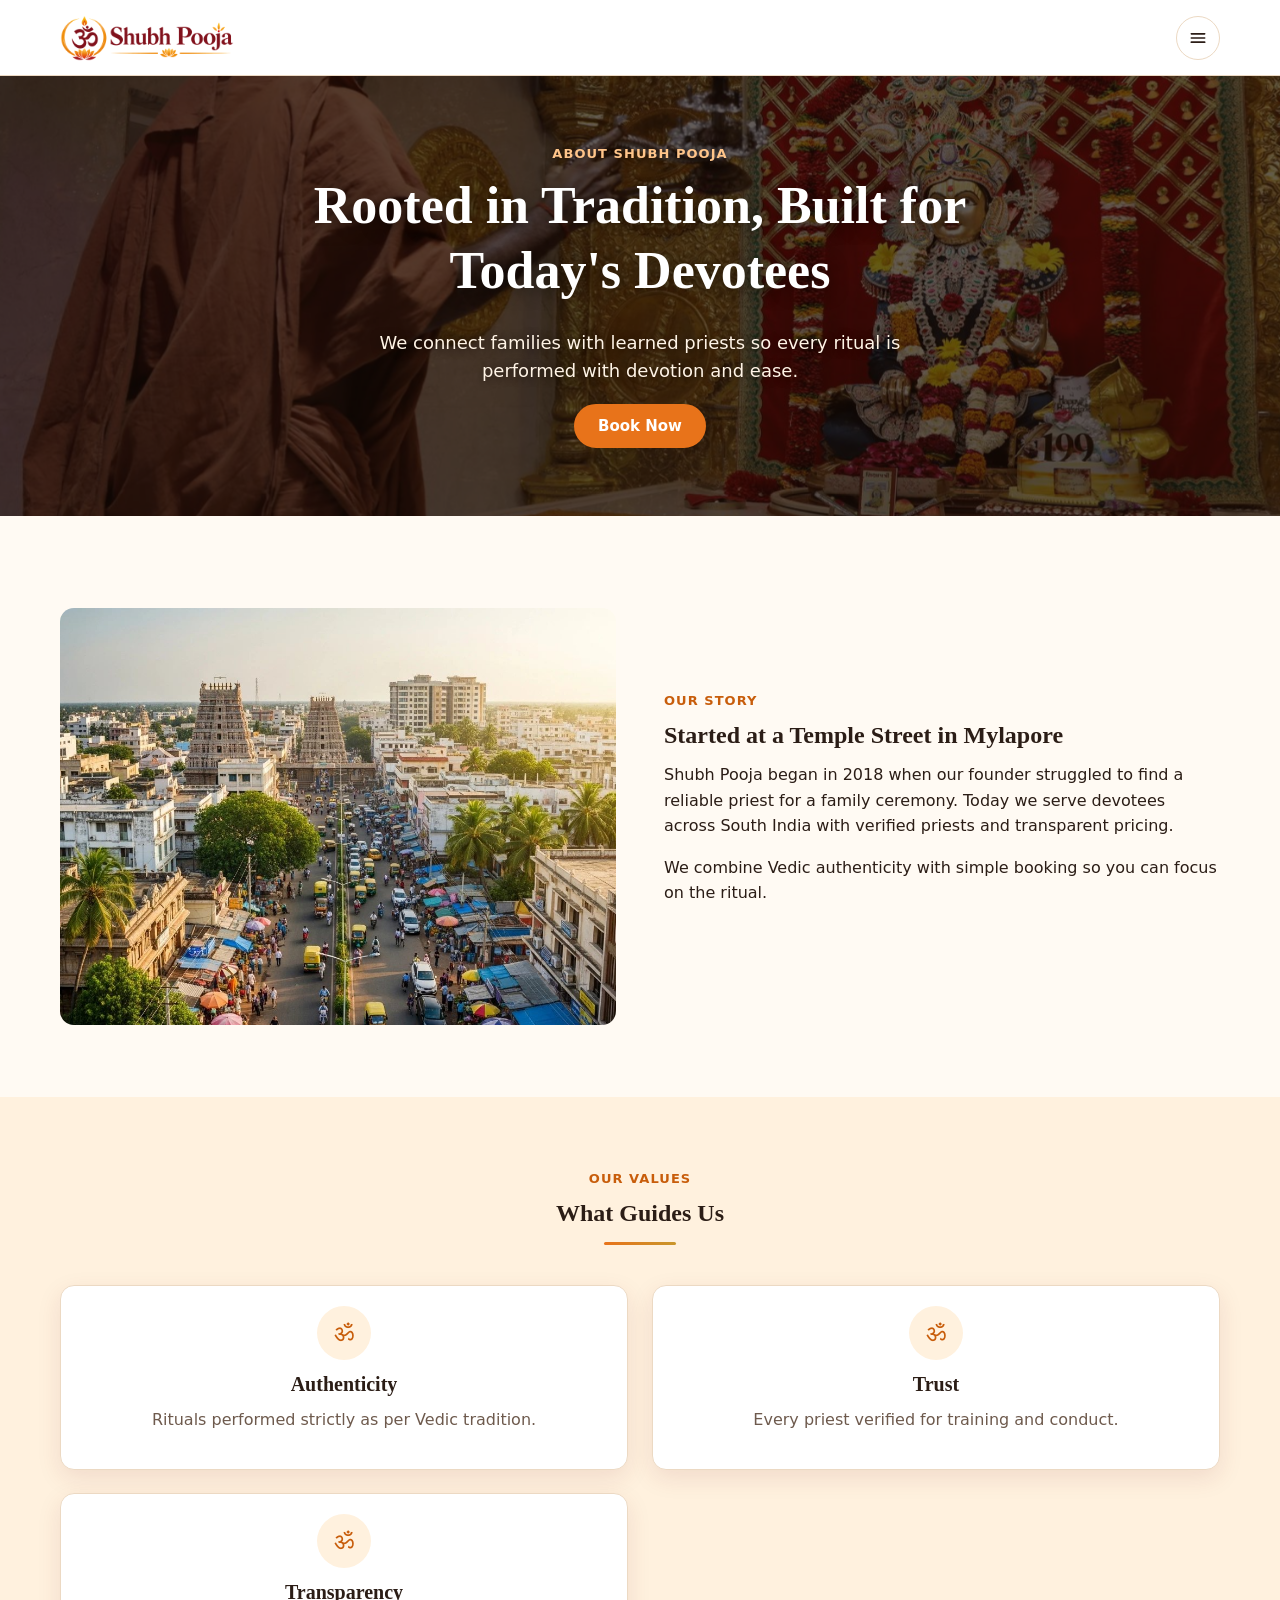
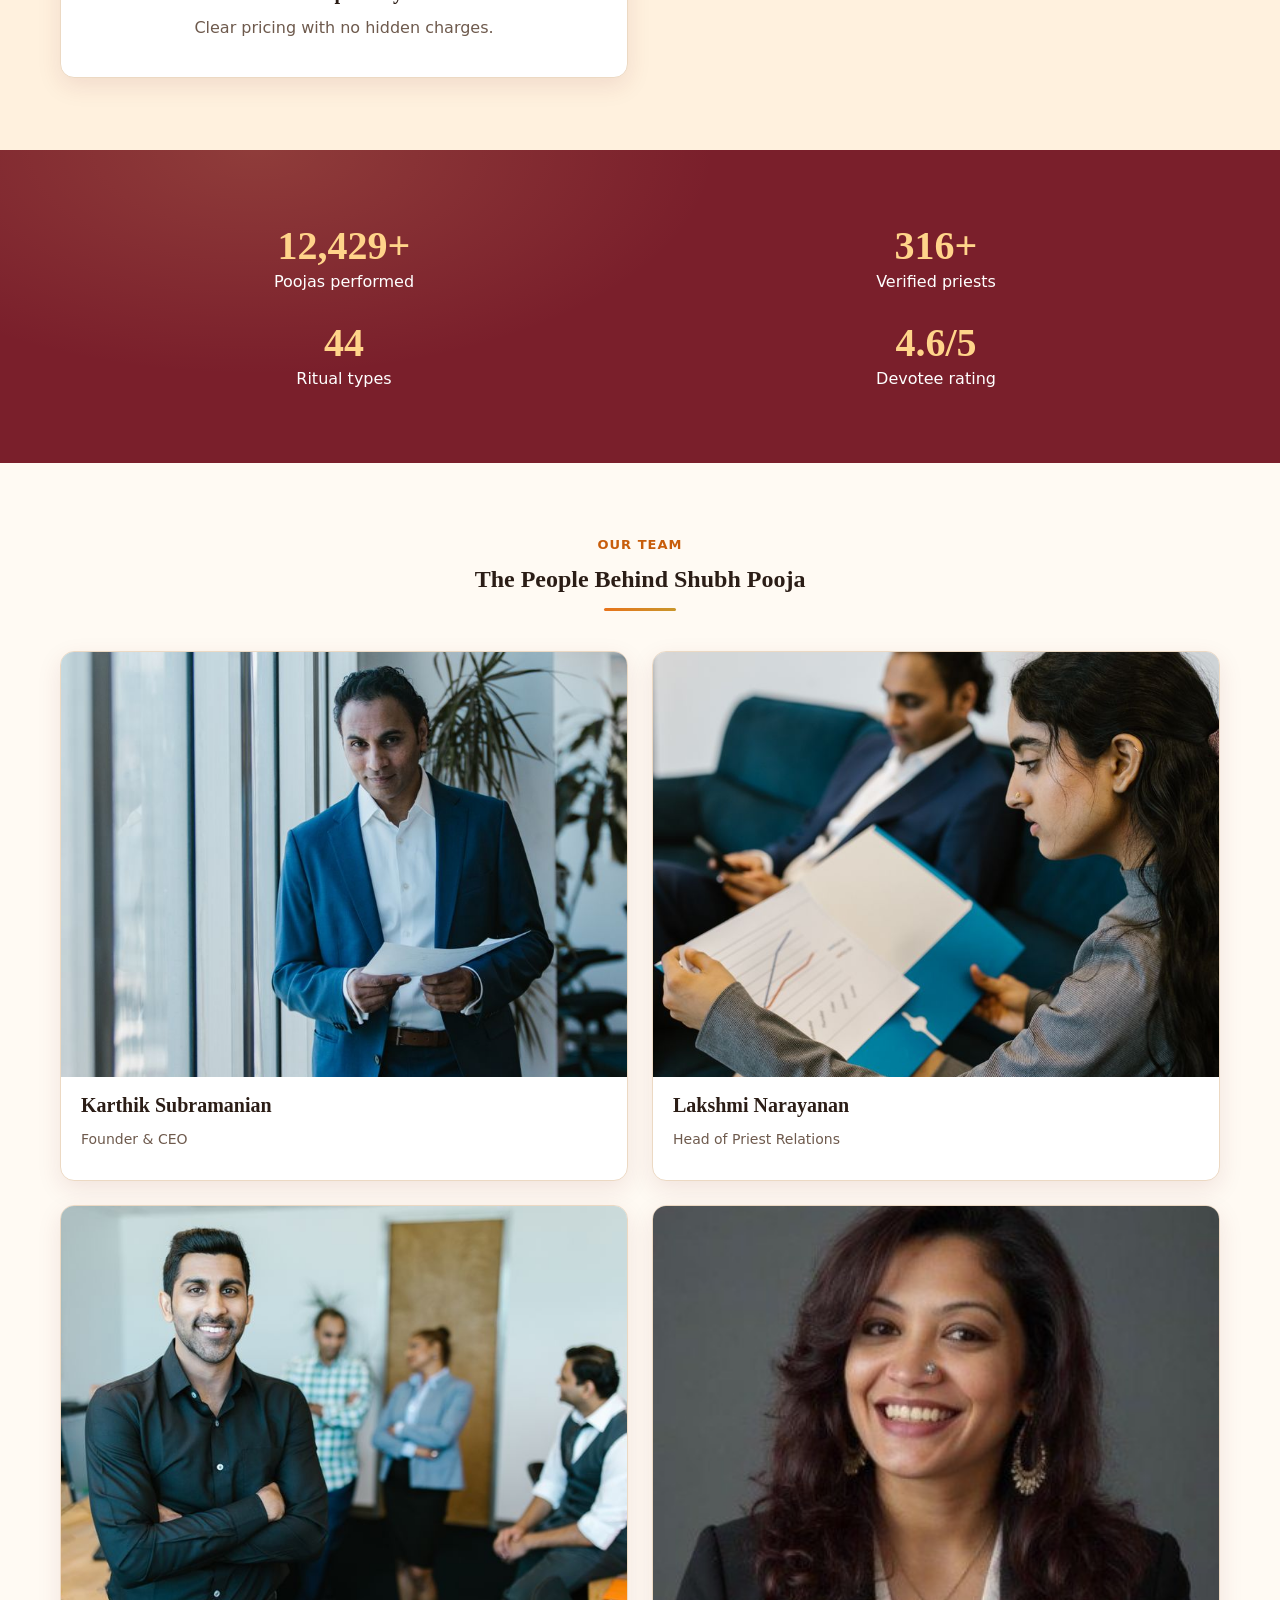
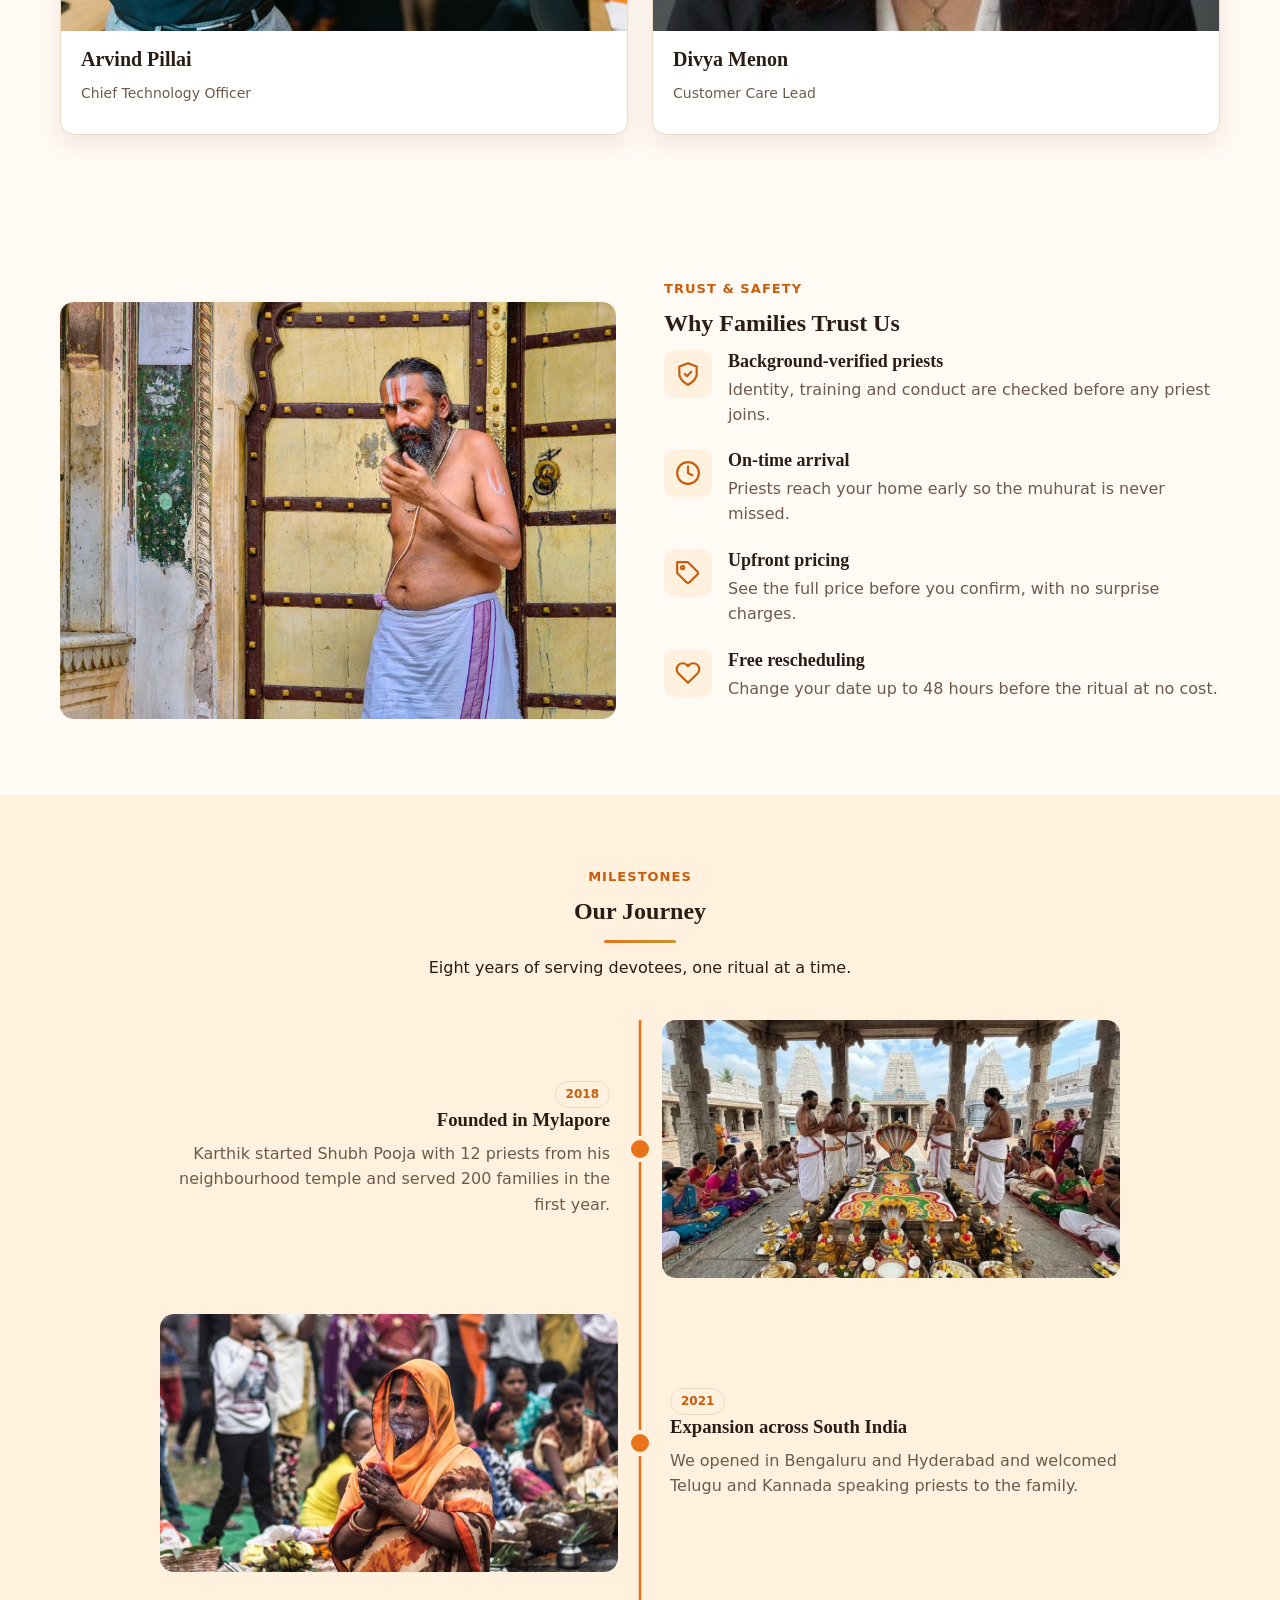
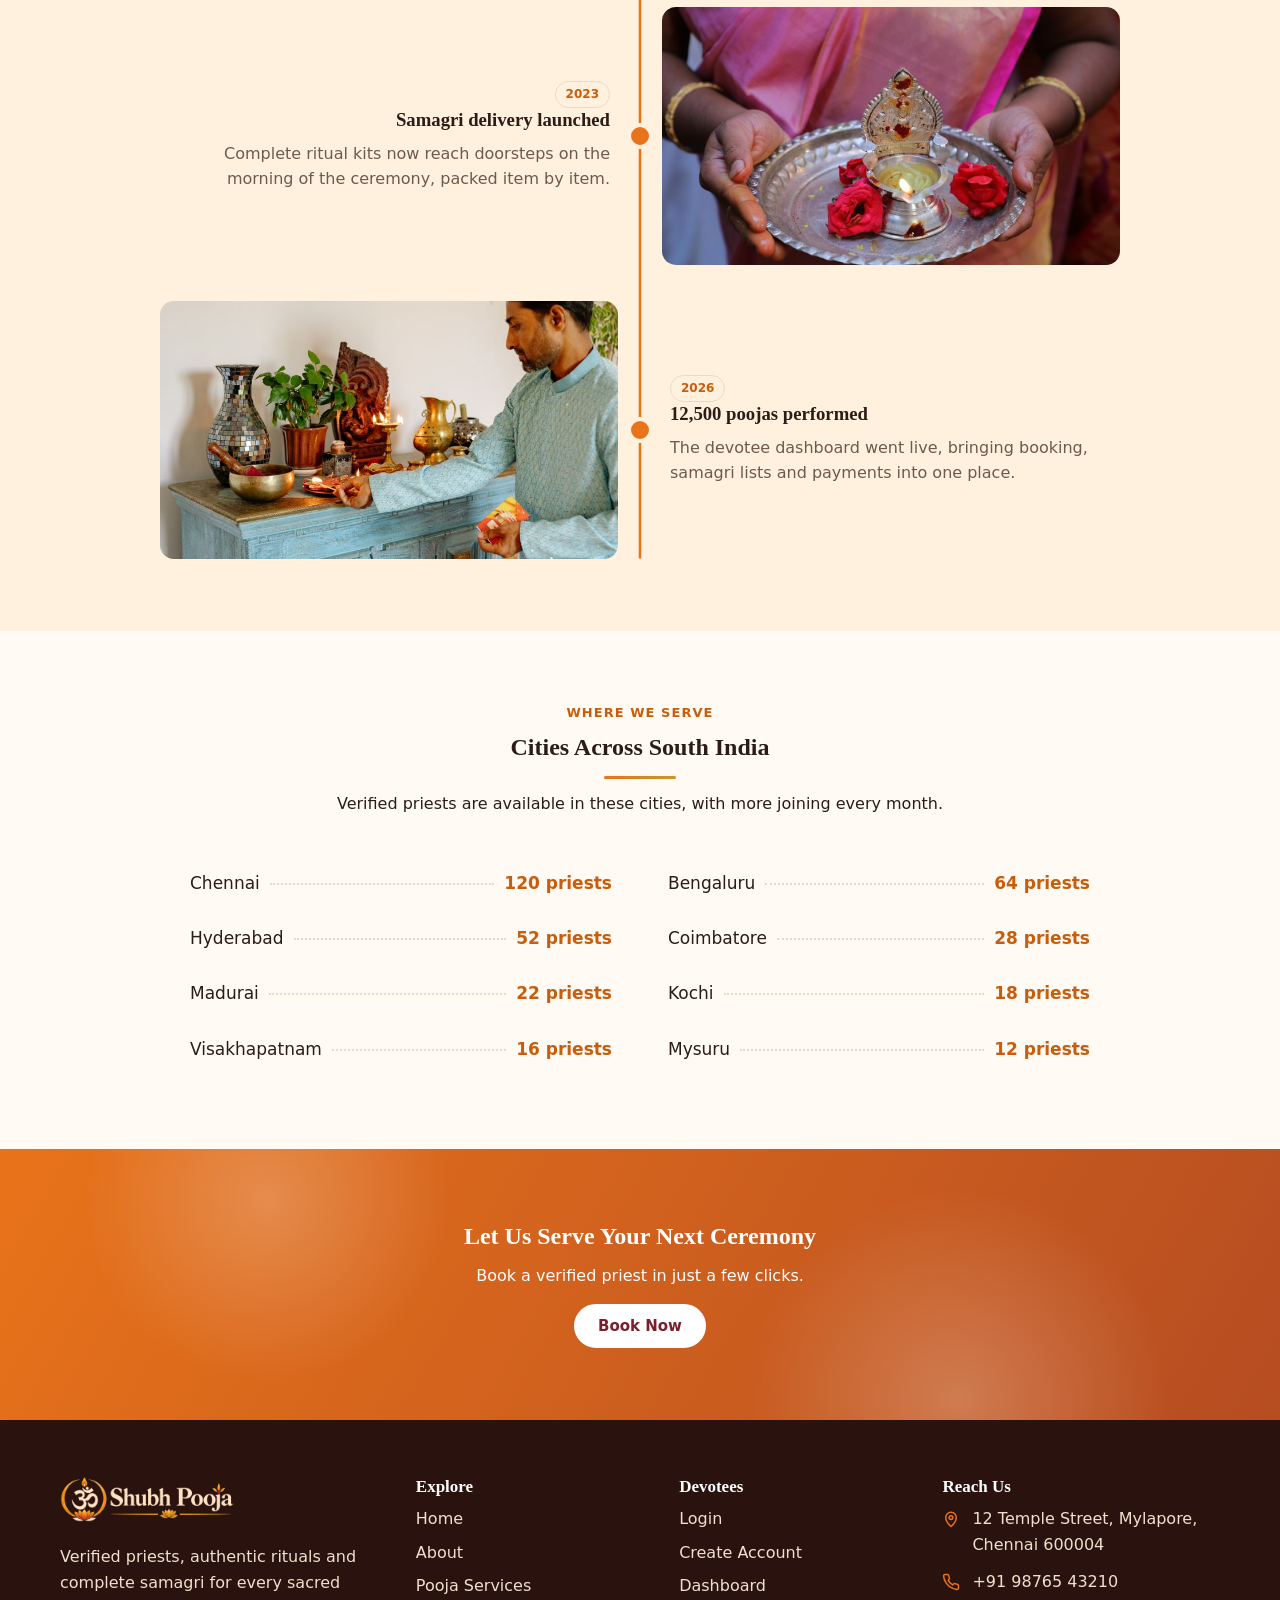
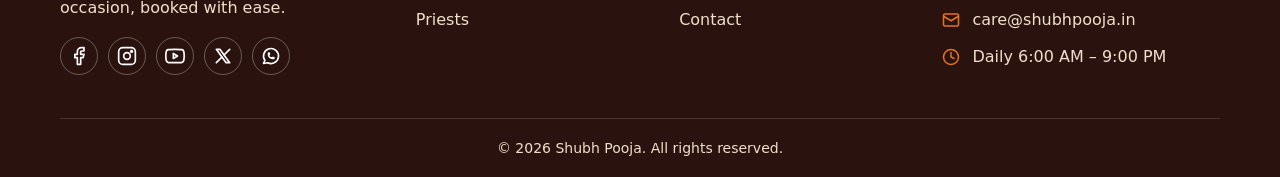
==== commit 6225893c: "first commit" ====
--- a/about.html
+++ b/about.html
@@ -10,7 +10,7 @@
 <div class="page-loader" id="page-loader" role="status" aria-label="Loading"><div class="pl-inner"><div class="pl-ring"><img src="assets/images/favicon-180.png" alt="" width="64" height="64"></div><p class="pl-text">Shubh Pooja</p><div class="pl-bar"><span></span></div></div></div><noscript><style>.page-loader{display:none!important}</style></noscript>
 <header id="site-header"></header>
 <main>
-<section class="has-img hero hero-page" style="--hero-img:url('https://images.pexels.com/photos/30544428/pexels-photo-30544428.jpeg?auto=compress&cs=tinysrgb&w=1600')" data-image-slot="about-hero-bg"><div class="container"><div class="hero-content">
+<section class="has-img hero hero-page" style="--hero-img:url('../images/pexels-30544428.jpg')" data-image-slot="about-hero-bg"><div class="container"><div class="hero-content">
 <p class="eyebrow">About Shubh Pooja</p><h1>Rooted in Tradition, Built for Today's Devotees</h1><p class="lead">We connect families with learned priests so every ritual is performed with devotion and ease.</p><div class="hero-btns"><a class="btn btn-primary" href="services.html">Book Now</a></div></div></div></section>
 <section class="section "><div class="container">
 <div class="split"><div class="img-slot" data-image-slot="about-story"><img src="assets/images/about-story-mylapore.jpg" alt="Busy Mylapore street with temple gopurams, autos and flower sellers" loading="lazy" decoding="async"></div><div><p class="eyebrow">Our Story</p><h2>Started at a Temple Street in Mylapore</h2><p>Shubh Pooja began in 2018 when our founder struggled to find a reliable priest for a family ceremony. Today we serve devotees across South India with verified priests and transparent pricing.</p><p>We combine Vedic authenticity with simple booking so you can focus on the ritual.</p></div></div>
@@ -20,13 +20,13 @@
 </div></section>
 <section class="section stats-band"><div class="container"><div class="grid grid-4"><div class="stat"><b>12,500+</b>Poojas performed</div><div class="stat"><b>320+</b>Verified priests</div><div class="stat"><b>45</b>Ritual types</div><div class="stat"><b>4.8/5</b>Devotee rating</div></div></div></section>
 <section class="section "><div class="container">
-<div class="section-title"><p class="eyebrow">Our Team</p><h2>The People Behind Shubh Pooja</h2><p></p></div><div class="grid grid-4"><article class="card"><div class="img-slot" data-image-slot="about-team-1"><img src="https://images.pexels.com/photos/7580766/pexels-photo-7580766.jpeg?auto=compress&cs=tinysrgb&w=800" alt="Karthik Subramanian, Founder and CEO" loading="lazy" decoding="async"></div><h3>Karthik Subramanian</h3><p class="meta">Founder & CEO</p></article><article class="card"><div class="img-slot" data-image-slot="about-team-2"><img src="https://images.pexels.com/photos/7580778/pexels-photo-7580778.jpeg?auto=compress&cs=tinysrgb&w=800" alt="Lakshmi Narayanan, Head of Priest Relations" loading="lazy" decoding="async"></div><h3>Lakshmi Narayanan</h3><p class="meta">Head of Priest Relations</p></article><article class="card"><div class="img-slot" data-image-slot="about-team-3"><img src="https://images.pexels.com/photos/7581111/pexels-photo-7581111.jpeg?auto=compress&cs=tinysrgb&w=800" alt="Arvind Pillai, Chief Technology Officer" loading="lazy" decoding="async"></div><h3>Arvind Pillai</h3><p class="meta">Chief Technology Officer</p></article><article class="card"><div class="img-slot" data-image-slot="about-team-4"><img src="assets/images/team-divya-menon.jpg" alt="Divya Menon, Customer Care Lead" style="object-position:50% 28%" loading="lazy" decoding="async"></div><h3>Divya Menon</h3><p class="meta">Customer Care Lead</p></article></div>
+<div class="section-title"><p class="eyebrow">Our Team</p><h2>The People Behind Shubh Pooja</h2><p></p></div><div class="grid grid-4"><article class="card"><div class="img-slot" data-image-slot="about-team-1"><img src="assets/images/pexels-7580766.jpg" alt="Karthik Subramanian, Founder and CEO" loading="lazy" decoding="async"></div><h3>Karthik Subramanian</h3><p class="meta">Founder & CEO</p></article><article class="card"><div class="img-slot" data-image-slot="about-team-2"><img src="assets/images/pexels-7580778.jpg" alt="Lakshmi Narayanan, Head of Priest Relations" loading="lazy" decoding="async"></div><h3>Lakshmi Narayanan</h3><p class="meta">Head of Priest Relations</p></article><article class="card"><div class="img-slot" data-image-slot="about-team-3"><img src="assets/images/pexels-7581111.jpg" alt="Arvind Pillai, Chief Technology Officer" loading="lazy" decoding="async"></div><h3>Arvind Pillai</h3><p class="meta">Chief Technology Officer</p></article><article class="card"><div class="img-slot" data-image-slot="about-team-4"><img src="assets/images/team-divya-menon.jpg" alt="Divya Menon, Customer Care Lead" style="object-position:50% 28%" loading="lazy" decoding="async"></div><h3>Divya Menon</h3><p class="meta">Customer Care Lead</p></article></div>
 </div></section>
 <section class="section "><div class="container">
-<div class="split flip"><div><p class="eyebrow">Trust &amp; Safety</p><h2>Why Families Trust Us</h2><div class="trust-row"><span class="ico"><svg class="ic" viewBox="0 0 24 24" aria-hidden="true"><path d="M12 22s8-4 8-10V5l-8-3-8 3v7c0 6 8 10 8 10z"/><path d="M9 12l2 2 4-4"/></svg></span><div><h3>Background-verified priests</h3><p>Identity, training and conduct are checked before any priest joins.</p></div></div><div class="trust-row"><span class="ico"><svg class="ic" viewBox="0 0 24 24" aria-hidden="true"><circle cx="12" cy="12" r="10"/><path d="M12 6v6l4 2"/></svg></span><div><h3>On-time arrival</h3><p>Priests reach your home early so the muhurat is never missed.</p></div></div><div class="trust-row"><span class="ico"><svg class="ic" viewBox="0 0 24 24" aria-hidden="true"><path d="M20.6 13.4l-7.2 7.2a2 2 0 0 1-2.8 0L2 12V2h10l8.6 8.6a2 2 0 0 1 0 2.8z"/><circle cx="7" cy="7" r="1.5"/></svg></span><div><h3>Upfront pricing</h3><p>See the full price before you confirm, with no surprise charges.</p></div></div><div class="trust-row"><span class="ico"><svg class="ic" viewBox="0 0 24 24" aria-hidden="true"><path d="M20.8 4.6a5.5 5.5 0 0 0-7.8 0L12 5.7l-1-1.1a5.5 5.5 0 0 0-7.8 7.8L12 21l8.8-8.6a5.5 5.5 0 0 0 0-7.8z"/></svg></span><div><h3>Free rescheduling</h3><p>Change your date up to 48 hours before the ritual at no cost.</p></div></div></div><div class="img-slot" data-image-slot="about-trust"><img src="https://images.pexels.com/photos/34548945/pexels-photo-34548945.jpeg?auto=compress&cs=tinysrgb&w=800" alt="Hindu priest at the entrance of a temple" loading="lazy" decoding="async"></div></div>
+<div class="split flip"><div><p class="eyebrow">Trust &amp; Safety</p><h2>Why Families Trust Us</h2><div class="trust-row"><span class="ico"><svg class="ic" viewBox="0 0 24 24" aria-hidden="true"><path d="M12 22s8-4 8-10V5l-8-3-8 3v7c0 6 8 10 8 10z"/><path d="M9 12l2 2 4-4"/></svg></span><div><h3>Background-verified priests</h3><p>Identity, training and conduct are checked before any priest joins.</p></div></div><div class="trust-row"><span class="ico"><svg class="ic" viewBox="0 0 24 24" aria-hidden="true"><circle cx="12" cy="12" r="10"/><path d="M12 6v6l4 2"/></svg></span><div><h3>On-time arrival</h3><p>Priests reach your home early so the muhurat is never missed.</p></div></div><div class="trust-row"><span class="ico"><svg class="ic" viewBox="0 0 24 24" aria-hidden="true"><path d="M20.6 13.4l-7.2 7.2a2 2 0 0 1-2.8 0L2 12V2h10l8.6 8.6a2 2 0 0 1 0 2.8z"/><circle cx="7" cy="7" r="1.5"/></svg></span><div><h3>Upfront pricing</h3><p>See the full price before you confirm, with no surprise charges.</p></div></div><div class="trust-row"><span class="ico"><svg class="ic" viewBox="0 0 24 24" aria-hidden="true"><path d="M20.8 4.6a5.5 5.5 0 0 0-7.8 0L12 5.7l-1-1.1a5.5 5.5 0 0 0-7.8 7.8L12 21l8.8-8.6a5.5 5.5 0 0 0 0-7.8z"/></svg></span><div><h3>Free rescheduling</h3><p>Change your date up to 48 hours before the ritual at no cost.</p></div></div></div><div class="img-slot" data-image-slot="about-trust"><img src="assets/images/pexels-34548945.jpg" alt="Hindu priest at the entrance of a temple" loading="lazy" decoding="async"></div></div>
 </div></section>
 <section class="section alt "><div class="container">
-<div class="section-title"><p class="eyebrow">Milestones</p><h2>Our Journey</h2><p>Eight years of serving devotees, one ritual at a time.</p></div><div class="zigzag"><div class="zz-item"><div class="zz-text"><span class="badge">2018</span><h3>Founded in Mylapore</h3><p>Karthik started Shubh Pooja with 12 priests from his neighbourhood temple and served 200 families in the first year.</p></div><span class="zz-dot"></span><div class="img-slot" data-image-slot="about-journey-1"><img src="assets/images/journey-founded-mylapore.jpg" alt="Priests and devotees performing a ritual in a temple mandapam in Mylapore" loading="lazy" decoding="async"></div></div><div class="zz-item"><div class="zz-text"><span class="badge">2021</span><h3>Expansion across South India</h3><p>We opened in Bengaluru and Hyderabad and welcomed Telugu and Kannada speaking priests to the family.</p></div><span class="zz-dot"></span><div class="img-slot" data-image-slot="about-journey-2"><img src="https://images.pexels.com/photos/1630785/pexels-photo-1630785.jpeg?auto=compress&cs=tinysrgb&w=800" alt="Festival celebration with rituals" loading="lazy" decoding="async"></div></div><div class="zz-item"><div class="zz-text"><span class="badge">2023</span><h3>Samagri delivery launched</h3><p>Complete ritual kits now reach doorsteps on the morning of the ceremony, packed item by item.</p></div><span class="zz-dot"></span><div class="img-slot" data-image-slot="about-journey-3"><img src="https://images.pexels.com/photos/12936912/pexels-photo-12936912.jpeg?auto=compress&cs=tinysrgb&w=800" alt="Puja plate with a diya and red roses" loading="lazy" decoding="async"></div></div><div class="zz-item"><div class="zz-text"><span class="badge">2026</span><h3>12,500 poojas performed</h3><p>The devotee dashboard went live, bringing booking, samagri lists and payments into one place.</p></div><span class="zz-dot"></span><div class="img-slot" data-image-slot="about-journey-4"><img src="https://images.pexels.com/photos/8819207/pexels-photo-8819207.jpeg?auto=compress&cs=tinysrgb&w=800" alt="Man performing a ritual at a decorated home altar" loading="lazy" decoding="async"></div></div></div>
+<div class="section-title"><p class="eyebrow">Milestones</p><h2>Our Journey</h2><p>Eight years of serving devotees, one ritual at a time.</p></div><div class="zigzag"><div class="zz-item"><div class="zz-text"><span class="badge">2018</span><h3>Founded in Mylapore</h3><p>Karthik started Shubh Pooja with 12 priests from his neighbourhood temple and served 200 families in the first year.</p></div><span class="zz-dot"></span><div class="img-slot" data-image-slot="about-journey-1"><img src="assets/images/journey-founded-mylapore.jpg" alt="Priests and devotees performing a ritual in a temple mandapam in Mylapore" loading="lazy" decoding="async"></div></div><div class="zz-item"><div class="zz-text"><span class="badge">2021</span><h3>Expansion across South India</h3><p>We opened in Bengaluru and Hyderabad and welcomed Telugu and Kannada speaking priests to the family.</p></div><span class="zz-dot"></span><div class="img-slot" data-image-slot="about-journey-2"><img src="assets/images/pexels-1630785.jpg" alt="Festival celebration with rituals" loading="lazy" decoding="async"></div></div><div class="zz-item"><div class="zz-text"><span class="badge">2023</span><h3>Samagri delivery launched</h3><p>Complete ritual kits now reach doorsteps on the morning of the ceremony, packed item by item.</p></div><span class="zz-dot"></span><div class="img-slot" data-image-slot="about-journey-3"><img src="assets/images/pexels-12936912.jpg" alt="Puja plate with a diya and red roses" loading="lazy" decoding="async"></div></div><div class="zz-item"><div class="zz-text"><span class="badge">2026</span><h3>12,500 poojas performed</h3><p>The devotee dashboard went live, bringing booking, samagri lists and payments into one place.</p></div><span class="zz-dot"></span><div class="img-slot" data-image-slot="about-journey-4"><img src="assets/images/pexels-8819207.jpg" alt="Man performing a ritual at a decorated home altar" loading="lazy" decoding="async"></div></div></div>
 </div></section>
 <section class="section "><div class="container">
 <div class="section-title"><p class="eyebrow">Where We Serve</p><h2>Cities Across South India</h2><p>Verified priests are available in these cities, with more joining every month.</p></div><div class="city-list"><div class="city"><span>Chennai</span><i></i><b>120 priests</b></div><div class="city"><span>Bengaluru</span><i></i><b>64 priests</b></div><div class="city"><span>Hyderabad</span><i></i><b>52 priests</b></div><div class="city"><span>Coimbatore</span><i></i><b>28 priests</b></div><div class="city"><span>Madurai</span><i></i><b>22 priests</b></div><div class="city"><span>Kochi</span><i></i><b>18 priests</b></div><div class="city"><span>Visakhapatnam</span><i></i><b>16 priests</b></div><div class="city"><span>Mysuru</span><i></i><b>12 priests</b></div></div>
--- a/assets/css/style.css
+++ b/assets/css/style.css
@@ -544,15 +544,16 @@
 .hero { overflow: hidden; isolation: isolate; }
 .hero.has-img { background-image: none; background-color: #f3dcc0; }
 .hero.has-img::before {
-  content: ""; position: absolute; inset: -3%; z-index: -2;
+  content: ""; position: absolute; inset: -3%; z-index: 0;
   background: var(--hero-img) center / cover no-repeat;
   animation: hero-zoom 24s ease-in-out infinite alternate; will-change: transform;
 }
 .hero.has-img::after {
-  content: ""; position: absolute; inset: 0; z-index: -1; pointer-events: none;
+  content: ""; position: absolute; inset: 0; z-index: 1; pointer-events: none;
   background: var(--hero-wash);
 }
 .hero.has-img .hero-content {
+  position: relative; z-index: 2;
   max-width: 680px; padding: 34px 40px; border-radius: 26px;
   background: var(--hero-panel); border: 1px solid var(--hero-panel-bd); box-shadow: var(--hero-panel-shadow);
   -webkit-backdrop-filter: blur(10px) saturate(1.15); backdrop-filter: blur(10px) saturate(1.15);
@@ -568,14 +569,14 @@
 /* Login / Create account photo panel: lighter overlay, text gets a soft shadow */
 .auth-visual.has-img { position: relative; overflow: hidden; isolation: isolate; background-image: none; background-color: #7a1f2b; }
 .auth-visual.has-img::before {
-  content: ""; position: absolute; inset: -3%; z-index: -2; background: var(--hero-img) center / cover no-repeat;
+  content: ""; position: absolute; inset: -3%; z-index: 0; background: var(--hero-img) center / cover no-repeat;
   animation: hero-zoom 24s ease-in-out infinite alternate;
 }
 .auth-visual.has-img::after {
-  content: ""; position: absolute; inset: 0; z-index: -1;
+  content: ""; position: absolute; inset: 0; z-index: 1;
   background: linear-gradient(160deg, rgba(122, 31, 43, .50), rgba(48, 12, 16, .64));
 }
-.auth-visual.has-img > * { text-shadow: 0 2px 16px rgba(0, 0, 0, .45); }
+.auth-visual.has-img > * { position: relative; z-index: 2; text-shadow: 0 2px 16px rgba(0, 0, 0, .45); }
 
 /* ---------- Devotee Stories: photo and cards share one (shorter) height ---------- */
 .stories { align-items: stretch; gap: 28px; }
